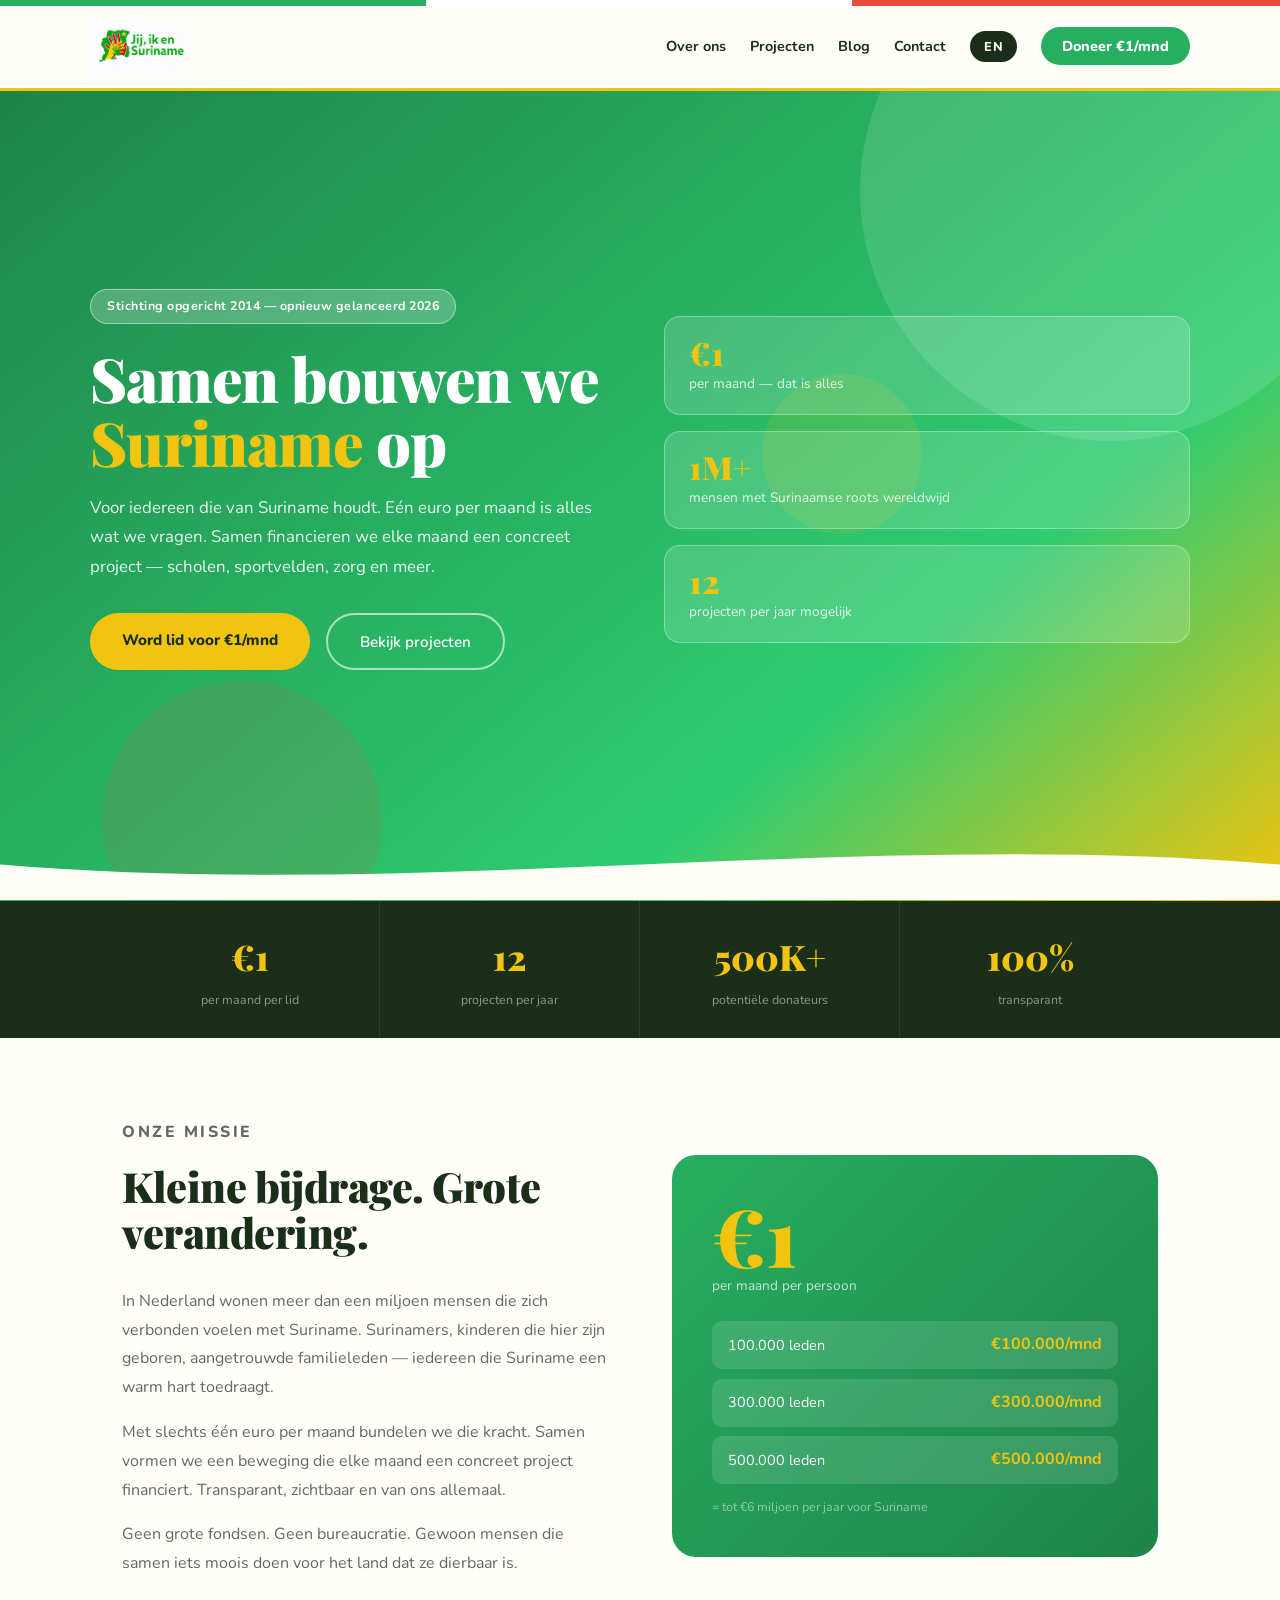
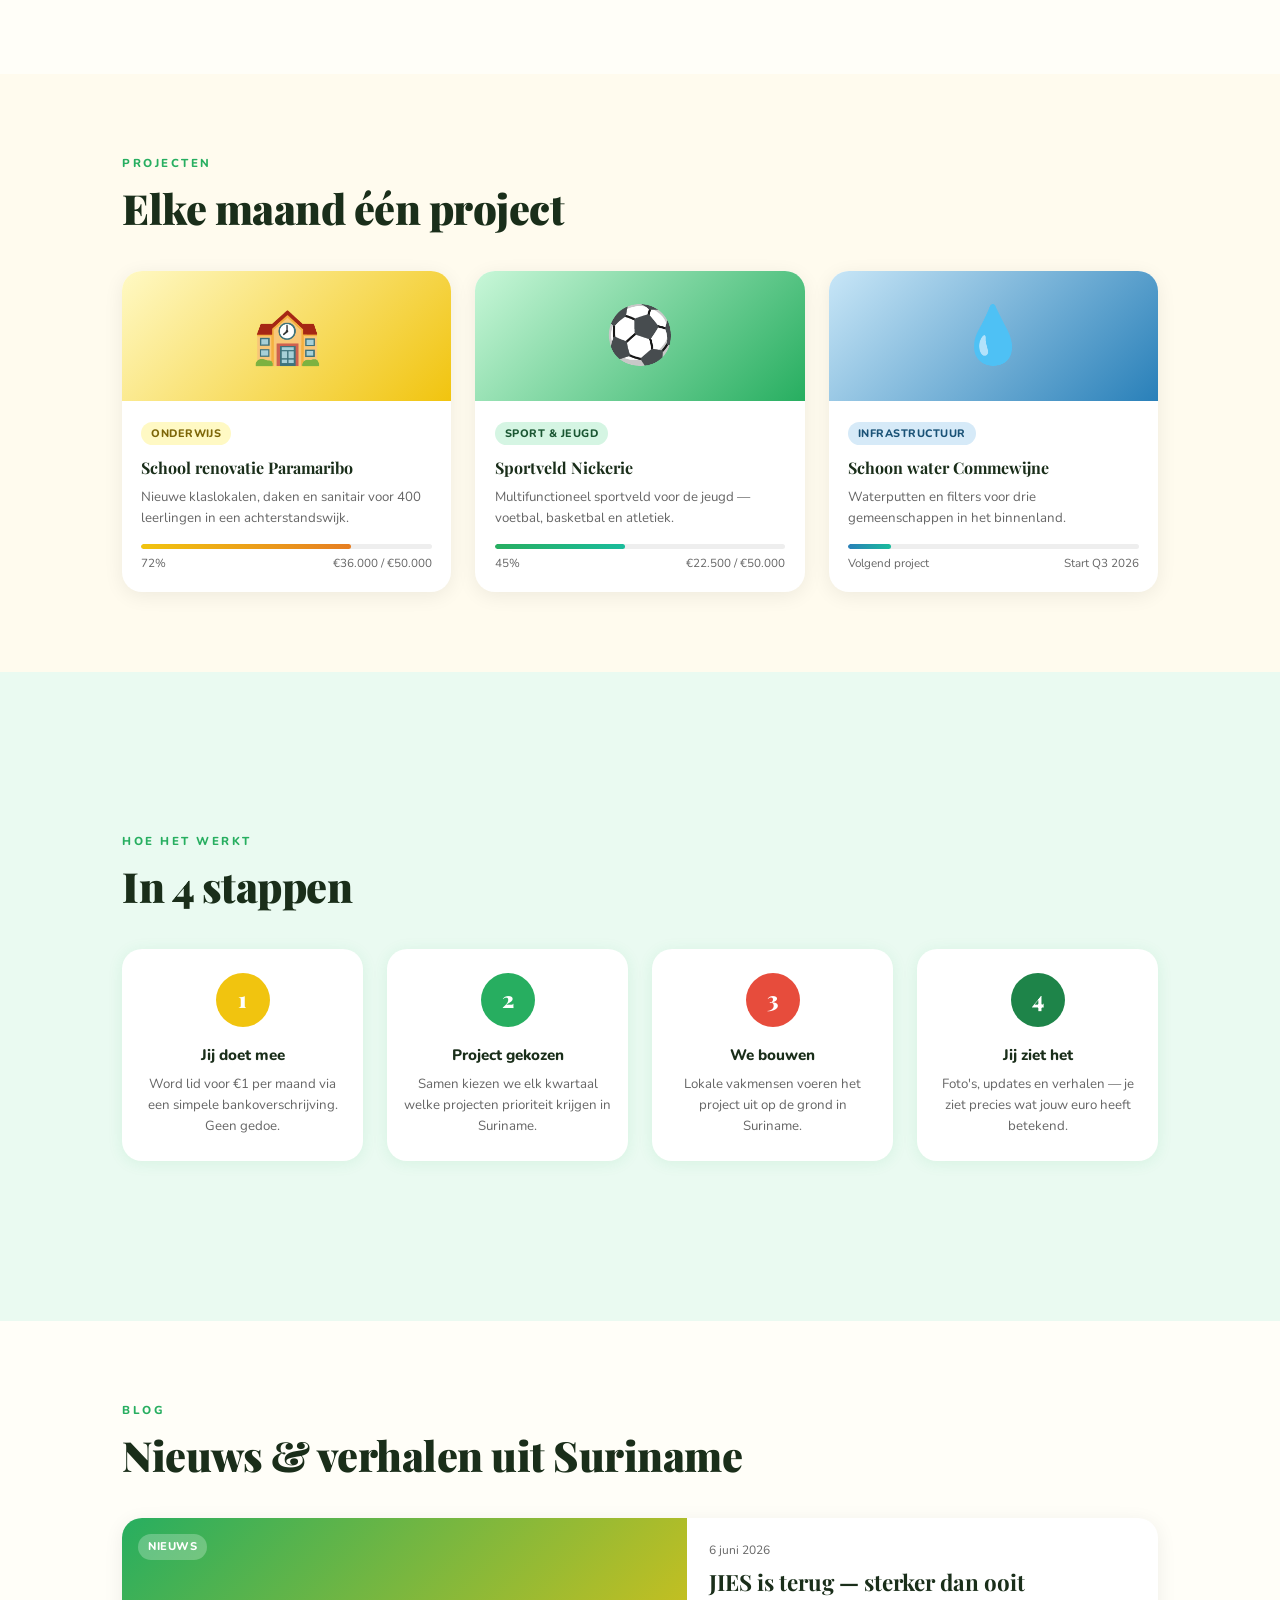
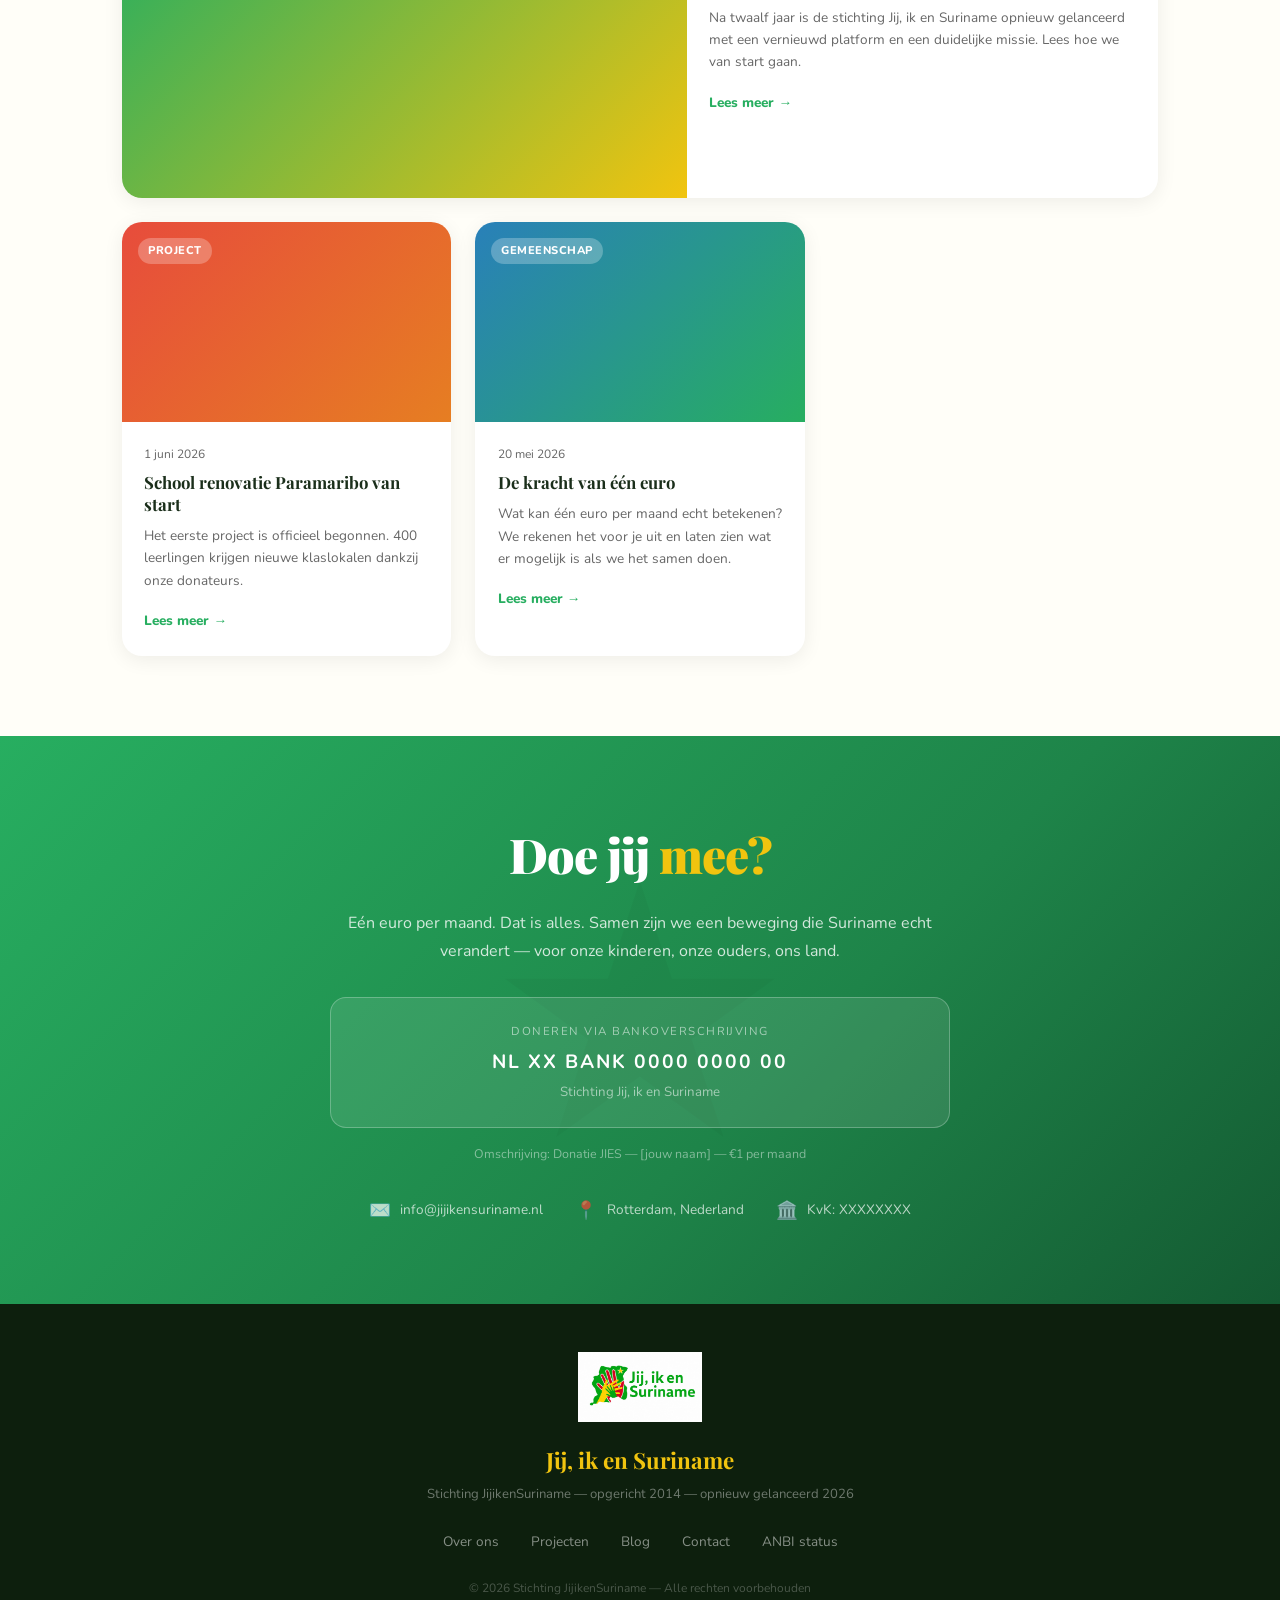
==== index.html @ 6891bb5c "Add files via upload" ====
<!DOCTYPE html>
<html lang="nl">
<head>
<meta charset="UTF-8">
<meta name="viewport" content="width=device-width, initial-scale=1.0">
<title>Jij, ik en Suriname — JIES</title>
<meta name="description" content="Samen bouwen we Suriname op. Eén euro per maand voor scholen, sportvelden en gemeenschapsprojecten in Suriname.">
<link rel="icon" href="images/logo.png">
<link href="https://fonts.googleapis.com/css2?family=Nunito:wght@400;600;700;800;900&family=Playfair+Display:wght@700;900&display=swap" rel="stylesheet">
<link rel="stylesheet" href="style.css">
</head>
<body>

<!-- VLAG BALK -->
<div class="vlag-balk"></div>

<!-- NAV -->
<nav id="navbar">
  <div class="nav-inner">
    <a href="index.html" class="nav-logo">
      <img src="images/logo.png" alt="Jij, ik en Suriname logo">
    </a>
    <ul class="nav-links">
      <li><a href="#missie" data-nl="Over ons" data-en="About us">Over ons</a></li>
      <li><a href="#projecten" data-nl="Projecten" data-en="Projects">Projecten</a></li>
      <li><a href="#blog" data-nl="Blog" data-en="Blog">Blog</a></li>
      <li><a href="#doneer" data-nl="Contact" data-en="Contact">Contact</a></li>
      <li>
        <button class="taal-knop" onclick="wisselTaal()" id="taal-btn">EN</button>
      </li>
      <li><a href="#doneer" class="nav-cta" data-nl="Doneer €1/mnd" data-en="Donate €1/mo">Doneer €1/mnd</a></li>
    </ul>
    <button class="hamburger" onclick="toggleMenu()" aria-label="Menu">&#9776;</button>
  </div>
  <div class="mobile-menu" id="mobile-menu">
    <a href="#missie" data-nl="Over ons" data-en="About us">Over ons</a>
    <a href="#projecten" data-nl="Projecten" data-en="Projects">Projecten</a>
    <a href="#blog" data-nl="Blog" data-en="Blog">Blog</a>
    <a href="#doneer" data-nl="Contact" data-en="Contact">Contact</a>
    <a href="#doneer" class="mobile-cta" data-nl="Doneer €1/mnd" data-en="Donate €1/mo">Doneer €1/mnd</a>
    <button class="taal-knop-mobile" onclick="wisselTaal()">🌐 NL / EN</button>
  </div>
</nav>

<!-- HERO -->
<section class="hero" id="home">
  <div class="hero-blob b1"></div>
  <div class="hero-blob b2"></div>
  <div class="hero-blob b3"></div>
  <div class="hero-inner">
    <div class="hero-left">
      <div class="hero-badge" data-nl="Stichting opgericht 2014 — opnieuw gelanceerd 2026" data-en="Foundation established 2014 — relaunched 2026">Stichting opgericht 2014 — opnieuw gelanceerd 2026</div>
      <h1 class="hero-title">
        <span data-nl="Samen bouwen we" data-en="Together we build">Samen bouwen we</span><br>
        <em data-nl="Suriname" data-en="Suriname">Suriname</em>
        <span data-nl="op" data-en="up">op</span>
      </h1>
      <p class="hero-sub" data-nl="Voor iedereen die van Suriname houdt. Eén euro per maand is alles wat we vragen. Samen financieren we elke maand een concreet project — scholen, sportvelden, zorg en meer." data-en="For everyone who loves Suriname. One euro per month is all we ask. Together we fund a concrete project every month — schools, sports fields, healthcare and more.">
        Voor iedereen die van Suriname houdt. Eén euro per maand is alles wat we vragen. Samen financieren we elke maand een concreet project — scholen, sportvelden, zorg en meer.
      </p>
      <div class="hero-btns">
        <a href="#doneer" class="btn-goud" data-nl="Word lid voor €1/mnd" data-en="Join for €1/month">Word lid voor €1/mnd</a>
        <a href="#projecten" class="btn-wit" data-nl="Bekijk projecten" data-en="See projects">Bekijk projecten</a>
      </div>
    </div>
    <div class="hero-right">
      <div class="hero-card">
        <div class="hero-card-num">€1</div>
        <div class="hero-card-lbl" data-nl="per maand — dat is alles" data-en="per month — that's all">per maand — dat is alles</div>
      </div>
      <div class="hero-card">
        <div class="hero-card-num">1M+</div>
        <div class="hero-card-lbl" data-nl="mensen met Surinaamse roots wereldwijd" data-en="people with Surinamese roots worldwide">mensen met Surinaamse roots wereldwijd</div>
      </div>
      <div class="hero-card">
        <div class="hero-card-num">12</div>
        <div class="hero-card-lbl" data-nl="projecten per jaar mogelijk" data-en="projects per year possible">projecten per jaar mogelijk</div>
      </div>
    </div>
  </div>
  <div class="hero-wave">
    <svg viewBox="0 0 1440 80" xmlns="http://www.w3.org/2000/svg"><path d="M0,40 C480,80 960,0 1440,40 L1440,80 L0,80 Z" fill="#FFFEF8"/></svg>
  </div>
</section>

<!-- STATS BAR -->
<div class="stats-bar">
  <div class="stat-blok">
    <div class="stat-n">€1</div>
    <div class="stat-l" data-nl="per maand per lid" data-en="per month per member">per maand per lid</div>
  </div>
  <div class="stat-blok">
    <div class="stat-n">12</div>
    <div class="stat-l" data-nl="projecten per jaar" data-en="projects per year">projecten per jaar</div>
  </div>
  <div class="stat-blok">
    <div class="stat-n">500K+</div>
    <div class="stat-l" data-nl="potentiële donateurs" data-en="potential donors">potentiële donateurs</div>
  </div>
  <div class="stat-blok">
    <div class="stat-n">100%</div>
    <div class="stat-l" data-nl="transparant" data-en="transparent">transparant</div>
  </div>
</div>

<!-- MISSIE -->
<section class="sectie" id="missie">
  <div class="twee-kolom">
    <div class="tekst">
      <p class="sectie-label" data-nl="Onze missie" data-en="Our mission">Onze missie</p>
      <h2 class="sectie-titel" data-nl="Kleine bijdrage. Grote verandering." data-en="Small contribution. Big change.">Kleine bijdrage. Grote verandering.</h2>
      <p data-nl="In Nederland wonen meer dan een miljoen mensen die zich verbonden voelen met Suriname. Surinamers, kinderen die hier zijn geboren, aangetrouwde familieleden — iedereen die Suriname een warm hart toedraagt." data-en="More than a million people in the Netherlands feel connected to Suriname. Surinamese people, children born here, family by marriage — everyone who holds Suriname dear.">
        In Nederland wonen meer dan een miljoen mensen die zich verbonden voelen met Suriname. Surinamers, kinderen die hier zijn geboren, aangetrouwde familieleden — iedereen die Suriname een warm hart toedraagt.
      </p>
      <p data-nl="Met slechts één euro per maand bundelen we die kracht. Samen vormen we een beweging die elke maand een concreet project financiert. Transparant, zichtbaar en van ons allemaal." data-en="With just one euro per month we bundle that power. Together we form a movement that funds a concrete project every month. Transparent, visible and belonging to all of us.">
        Met slechts één euro per maand bundelen we die kracht. Samen vormen we een beweging die elke maand een concreet project financiert. Transparant, zichtbaar en van ons allemaal.
      </p>
      <p data-nl="Geen grote fondsen. Geen bureaucratie. Gewoon mensen die samen iets moois doen voor het land dat ze dierbaar is." data-en="No big funds. No bureaucracy. Just people doing something beautiful together for the country they love.">
        Geen grote fondsen. Geen bureaucratie. Gewoon mensen die samen iets moois doen voor het land dat ze dierbaar is.
      </p>
    </div>
    <div class="euro-kaart">
      <div class="grote-euro">€1</div>
      <div class="euro-sub" data-nl="per maand per persoon" data-en="per month per person">per maand per persoon</div>
      <div class="impact-rij"><span data-nl="100.000 leden" data-en="100,000 members">100.000 leden</span><strong>€100.000/mnd</strong></div>
      <div class="impact-rij"><span data-nl="300.000 leden" data-en="300,000 members">300.000 leden</span><strong>€300.000/mnd</strong></div>
      <div class="impact-rij"><span data-nl="500.000 leden" data-en="500,000 members">500.000 leden</span><strong>€500.000/mnd</strong></div>
      <div class="euro-footer" data-nl="= tot €6 miljoen per jaar voor Suriname" data-en="= up to €6 million per year for Suriname">= tot €6 miljoen per jaar voor Suriname</div>
    </div>
  </div>
</section>

<!-- PROJECTEN -->
<section class="projecten-bg" id="projecten">
  <div class="sectie-inner">
    <p class="sectie-label" data-nl="Projecten" data-en="Projects">Projecten</p>
    <h2 class="sectie-titel" data-nl="Elke maand één project" data-en="One project every month">Elke maand één project</h2>
    <div class="projecten-grid">
      <div class="p-kaart">
        <div class="p-top school">🏫</div>
        <div class="p-bod">
          <span class="p-tag school" data-nl="Onderwijs" data-en="Education">Onderwijs</span>
          <div class="p-naam" data-nl="School renovatie Paramaribo" data-en="School renovation Paramaribo">School renovatie Paramaribo</div>
          <div class="p-oms" data-nl="Nieuwe klaslokalen, daken en sanitair voor 400 leerlingen in een achterstandswijk." data-en="New classrooms, roofs and sanitation for 400 pupils in a disadvantaged neighbourhood.">Nieuwe klaslokalen, daken en sanitair voor 400 leerlingen in een achterstandswijk.</div>
          <div class="balk-wrap"><div class="balk school" style="width:72%"></div></div>
          <div class="p-meta"><span>72%</span><span>€36.000 / €50.000</span></div>
        </div>
      </div>
      <div class="p-kaart">
        <div class="p-top sport">⚽</div>
        <div class="p-bod">
          <span class="p-tag sport" data-nl="Sport & jeugd" data-en="Sport & youth">Sport & jeugd</span>
          <div class="p-naam" data-nl="Sportveld Nickerie" data-en="Sports field Nickerie">Sportveld Nickerie</div>
          <div class="p-oms" data-nl="Multifunctioneel sportveld voor de jeugd — voetbal, basketbal en atletiek." data-en="Multifunctional sports field for youth — football, basketball and athletics.">Multifunctioneel sportveld voor de jeugd — voetbal, basketbal en atletiek.</div>
          <div class="balk-wrap"><div class="balk sport" style="width:45%"></div></div>
          <div class="p-meta"><span>45%</span><span>€22.500 / €50.000</span></div>
        </div>
      </div>
      <div class="p-kaart">
        <div class="p-top water">💧</div>
        <div class="p-bod">
          <span class="p-tag water" data-nl="Infrastructuur" data-en="Infrastructure">Infrastructuur</span>
          <div class="p-naam" data-nl="Schoon water Commewijne" data-en="Clean water Commewijne">Schoon water Commewijne</div>
          <div class="p-oms" data-nl="Waterputten en filters voor drie gemeenschappen in het binnenland." data-en="Wells and filters for three communities in the interior.">Waterputten en filters voor drie gemeenschappen in het binnenland.</div>
          <div class="balk-wrap"><div class="balk water" style="width:15%"></div></div>
          <div class="p-meta"><span data-nl="Volgend project" data-en="Next project">Volgend project</span><span data-nl="Start Q3 2026" data-en="Starting Q3 2026">Start Q3 2026</span></div>
        </div>
      </div>
    </div>
  </div>
</section>

<!-- HOE HET WERKT -->
<section class="stappen-bg">
  <div class="sectie-inner">
    <p class="sectie-label" data-nl="Hoe het werkt" data-en="How it works">Hoe het werkt</p>
    <h2 class="sectie-titel" data-nl="In 4 stappen" data-en="In 4 steps">In 4 stappen</h2>
    <div class="stappen-grid">
      <div class="stap">
        <div class="stap-num s1">1</div>
        <div class="stap-titel" data-nl="Jij doet mee" data-en="You join">Jij doet mee</div>
        <div class="stap-oms" data-nl="Word lid voor €1 per maand via een simpele bankoverschrijving. Geen gedoe." data-en="Join for €1 per month via a simple bank transfer. No hassle.">Word lid voor €1 per maand via een simpele bankoverschrijving. Geen gedoe.</div>
      </div>
      <div class="stap">
        <div class="stap-num s2">2</div>
        <div class="stap-titel" data-nl="Project gekozen" data-en="Project chosen">Project gekozen</div>
        <div class="stap-oms" data-nl="Samen kiezen we elk kwartaal welke projecten prioriteit krijgen in Suriname." data-en="Together we choose each quarter which projects get priority in Suriname.">Samen kiezen we elk kwartaal welke projecten prioriteit krijgen in Suriname.</div>
      </div>
      <div class="stap">
        <div class="stap-num s3">3</div>
        <div class="stap-titel" data-nl="We bouwen" data-en="We build">We bouwen</div>
        <div class="stap-oms" data-nl="Lokale vakmensen voeren het project uit op de grond in Suriname." data-en="Local professionals carry out the project on the ground in Suriname.">Lokale vakmensen voeren het project uit op de grond in Suriname.</div>
      </div>
      <div class="stap">
        <div class="stap-num s4">4</div>
        <div class="stap-titel" data-nl="Jij ziet het" data-en="You see it">Jij ziet het</div>
        <div class="stap-oms" data-nl="Foto's, updates en verhalen — je ziet precies wat jouw euro heeft betekend." data-en="Photos, updates and stories — you see exactly what your euro achieved.">Foto's, updates en verhalen — je ziet precies wat jouw euro heeft betekend.</div>
      </div>
    </div>
  </div>
</section>

<!-- BLOG -->
<section class="sectie" id="blog">
  <p class="sectie-label" data-nl="Blog" data-en="Blog">Blog</p>
  <h2 class="sectie-titel" data-nl="Nieuws & verhalen uit Suriname" data-en="News & stories from Suriname">Nieuws & verhalen uit Suriname</h2>
  <div class="blog-grid">
    <article class="blog-kaart featured">
      <div class="blog-img blog-img-1">
        <span class="blog-categorie" data-nl="Nieuws" data-en="News">Nieuws</span>
      </div>
      <div class="blog-bod">
        <div class="blog-datum">6 juni 2026</div>
        <h3 class="blog-titel" data-nl="JIES is terug — sterker dan ooit" data-en="JIES is back — stronger than ever">JIES is terug — sterker dan ooit</h3>
        <p class="blog-oms" data-nl="Na twaalf jaar is de stichting Jij, ik en Suriname opnieuw gelanceerd met een vernieuwd platform en een duidelijke missie. Lees hoe we van start gaan." data-en="After twelve years, the foundation Jij, ik en Suriname has relaunched with a renewed platform and a clear mission. Read how we're getting started.">Na twaalf jaar is de stichting Jij, ik en Suriname opnieuw gelanceerd met een vernieuwd platform en een duidelijke missie. Lees hoe we van start gaan.</p>
        <a href="#" class="blog-lees" data-nl="Lees meer →" data-en="Read more →">Lees meer →</a>
      </div>
    </article>
    <article class="blog-kaart">
      <div class="blog-img blog-img-2">
        <span class="blog-categorie" data-nl="Project" data-en="Project">Project</span>
      </div>
      <div class="blog-bod">
        <div class="blog-datum">1 juni 2026</div>
        <h3 class="blog-titel" data-nl="School renovatie Paramaribo van start" data-en="School renovation Paramaribo underway">School renovatie Paramaribo van start</h3>
        <p class="blog-oms" data-nl="Het eerste project is officieel begonnen. 400 leerlingen krijgen nieuwe klaslokalen dankzij onze donateurs." data-en="The first project has officially started. 400 pupils will get new classrooms thanks to our donors.">Het eerste project is officieel begonnen. 400 leerlingen krijgen nieuwe klaslokalen dankzij onze donateurs.</p>
        <a href="#" class="blog-lees" data-nl="Lees meer →" data-en="Read more →">Lees meer →</a>
      </div>
    </article>
    <article class="blog-kaart">
      <div class="blog-img blog-img-3">
        <span class="blog-categorie" data-nl="Gemeenschap" data-en="Community">Gemeenschap</span>
      </div>
      <div class="blog-bod">
        <div class="blog-datum">20 mei 2026</div>
        <h3 class="blog-titel" data-nl="De kracht van één euro" data-en="The power of one euro">De kracht van één euro</h3>
        <p class="blog-oms" data-nl="Wat kan één euro per maand echt betekenen? We rekenen het voor je uit en laten zien wat er mogelijk is als we het samen doen." data-en="What can one euro per month really mean? We calculate it for you and show what's possible when we do it together.">Wat kan één euro per maand echt betekenen? We rekenen het voor je uit en laten zien wat er mogelijk is als we het samen doen.</p>
        <a href="#" class="blog-lees" data-nl="Lees meer →" data-en="Read more →">Lees meer →</a>
      </div>
    </article>
  </div>
</section>

<!-- DONEER -->
<section class="doneer-bg" id="doneer">
  <div class="doneer-inner">
    <h2 class="doneer-titel">
      <span data-nl="Doe jij" data-en="Will you">Doe jij</span>
      <em data-nl="mee?" data-en="join?">mee?</em>
    </h2>
    <p class="doneer-sub" data-nl="Eén euro per maand. Dat is alles. Samen zijn we een beweging die Suriname echt verandert — voor onze kinderen, onze ouders, ons land." data-en="One euro per month. That's all. Together we are a movement that truly changes Suriname — for our children, our parents, our country.">
      Eén euro per maand. Dat is alles. Samen zijn we een beweging die Suriname echt verandert — voor onze kinderen, onze ouders, ons land.
    </p>
    <div class="iban-vak">
      <div class="iban-lbl" data-nl="Doneren via bankoverschrijving" data-en="Donate via bank transfer">Doneren via bankoverschrijving</div>
      <div class="iban-num">NL XX BANK 0000 0000 00</div>
      <div class="iban-naam">Stichting Jij, ik en Suriname</div>
    </div>
    <p class="doneer-noot" data-nl="Omschrijving: Donatie JIES — [jouw naam] — €1 per maand" data-en="Description: Donation JIES — [your name] — €1 per month">Omschrijving: Donatie JIES — [jouw naam] — €1 per maand</p>
    <div class="contact-grid">
      <div class="contact-item">
        <div class="contact-icon">✉️</div>
        <div class="contact-tekst">info@jijikensuriname.nl</div>
      </div>
      <div class="contact-item">
        <div class="contact-icon">📍</div>
        <div class="contact-tekst" data-nl="Rotterdam, Nederland" data-en="Rotterdam, Netherlands">Rotterdam, Nederland</div>
      </div>
      <div class="contact-item">
        <div class="contact-icon">🏛️</div>
        <div class="contact-tekst" data-nl="KvK: XXXXXXXX" data-en="CoC: XXXXXXXX">KvK: XXXXXXXX</div>
      </div>
    </div>
  </div>
</section>

<!-- FOOTER -->
<footer>
  <div class="footer-inner">
    <img src="images/logo.png" alt="JIES logo" class="footer-logo">
    <div class="footer-naam">Jij, ik en Suriname</div>
    <div class="footer-tag" data-nl="Stichting JijikenSuriname — opgericht 2014 — opnieuw gelanceerd 2026" data-en="Foundation JijikenSuriname — established 2014 — relaunched 2026">Stichting JijikenSuriname — opgericht 2014 — opnieuw gelanceerd 2026</div>
    <ul class="footer-links">
      <li><a href="#missie" data-nl="Over ons" data-en="About us">Over ons</a></li>
      <li><a href="#projecten" data-nl="Projecten" data-en="Projects">Projecten</a></li>
      <li><a href="#blog" data-nl="Blog" data-en="Blog">Blog</a></li>
      <li><a href="#doneer" data-nl="Contact" data-en="Contact">Contact</a></li>
      <li><a href="#" data-nl="ANBI status" data-en="ANBI status">ANBI status</a></li>
    </ul>
    <div class="footer-copy" data-nl="© 2026 Stichting JijikenSuriname — Alle rechten voorbehouden" data-en="© 2026 Foundation JijikenSuriname — All rights reserved">© 2026 Stichting JijikenSuriname — Alle rechten voorbehouden</div>
  </div>
</footer>
<div class="vlag-balk"></div>

<script src="script.js"></script>
</body>
</html>
---- style.css ----
/* ===== RESET & BASE ===== */
*, *::before, *::after { margin: 0; padding: 0; box-sizing: border-box; }

:root {
  --groen: #27AE60;
  --groen-dark: #1e8449;
  --groen-light: #eafaf1;
  --rood: #E74C3C;
  --goud: #F1C40F;
  --goud-dark: #d4ac0d;
  --wit: #FFFEF8;
  --donker: #1a2e1a;
  --grijs: #666;
  --licht-grijs: #f8f8f2;
}

html { scroll-behavior: smooth; }

body {
  font-family: 'Nunito', sans-serif;
  background: var(--wit);
  color: var(--donker);
  overflow-x: hidden;
  line-height: 1.6;
}

/* ===== VLAG BALK ===== */
.vlag-balk {
  height: 6px;
  background: linear-gradient(90deg, #27AE60 33.3%, #fff 33.3%, #fff 66.6%, #E74C3C 66.6%);
}

/* ===== NAV ===== */
nav {
  background: rgba(255, 254, 248, 0.97);
  border-bottom: 3px solid var(--goud);
  padding: 0.8rem 2rem;
  position: sticky;
  top: 0;
  z-index: 1000;
  backdrop-filter: blur(12px);
}

.nav-inner {
  max-width: 1100px;
  margin: 0 auto;
  display: flex;
  align-items: center;
  justify-content: space-between;
  gap: 1rem;
}

.nav-logo img {
  height: 56px;
  display: block;
}

.nav-links {
  display: flex;
  align-items: center;
  gap: 1.5rem;
  list-style: none;
}

.nav-links a {
  text-decoration: none;
  color: var(--donker);
  font-weight: 700;
  font-size: 0.9rem;
  transition: color 0.2s;
}

.nav-links a:hover { color: var(--groen); }

.nav-cta {
  background: var(--groen) !important;
  color: #fff !important;
  padding: 0.55rem 1.3rem;
  border-radius: 50px;
  font-weight: 800 !important;
  transition: background 0.2s !important;
}

.nav-cta:hover { background: var(--groen-dark) !important; }

.taal-knop {
  background: var(--donker);
  color: #fff;
  border: none;
  padding: 0.4rem 0.9rem;
  border-radius: 50px;
  font-size: 0.8rem;
  font-weight: 800;
  cursor: pointer;
  font-family: 'Nunito', sans-serif;
  transition: background 0.2s;
  letter-spacing: 0.5px;
}

.taal-knop:hover { background: var(--groen); }

.hamburger {
  display: none;
  background: none;
  border: none;
  font-size: 1.6rem;
  cursor: pointer;
  color: var(--donker);
}

.mobile-menu {
  display: none;
  flex-direction: column;
  gap: 0.5rem;
  padding: 1rem 0 0.5rem;
  max-width: 1100px;
  margin: 0 auto;
}

.mobile-menu.open { display: flex; }

.mobile-menu a {
  text-decoration: none;
  color: var(--donker);
  font-weight: 700;
  padding: 0.5rem 0;
  border-bottom: 1px solid rgba(0,0,0,0.06);
}

.mobile-cta {
  background: var(--groen);
  color: #fff !important;
  padding: 0.7rem 1rem !important;
  border-radius: 10px;
  text-align: center;
  border-bottom: none !important;
}

.taal-knop-mobile {
  background: var(--donker);
  color: #fff;
  border: none;
  padding: 0.6rem 1rem;
  border-radius: 10px;
  font-size: 0.85rem;
  font-weight: 700;
  cursor: pointer;
  font-family: 'Nunito', sans-serif;
  text-align: center;
}

/* ===== HERO ===== */
.hero {
  background: linear-gradient(140deg, #1e8449 0%, #27AE60 40%, #2ecc71 70%, #F1C40F 100%);
  min-height: 90vh;
  display: flex;
  align-items: center;
  position: relative;
  overflow: hidden;
  padding: 5rem 2rem 7rem;
}

.hero-blob {
  position: absolute;
  border-radius: 50%;
  opacity: 0.12;
  pointer-events: none;
}

.b1 { width: 500px; height: 500px; background: #fff; top: -150px; right: -80px; }
.b2 { width: 280px; height: 280px; background: #E74C3C; bottom: -60px; left: 8%; }
.b3 { width: 160px; height: 160px; background: #F1C40F; top: 35%; right: 28%; }

.hero-inner {
  position: relative;
  z-index: 2;
  max-width: 1100px;
  margin: 0 auto;
  display: grid;
  grid-template-columns: 1fr 1fr;
  gap: 3rem;
  align-items: center;
  width: 100%;
}

.hero-badge {
  display: inline-block;
  background: rgba(255,255,255,0.22);
  border: 1px solid rgba(255,255,255,0.45);
  color: #fff;
  padding: 0.4rem 1rem;
  border-radius: 50px;
  font-size: 0.78rem;
  font-weight: 700;
  letter-spacing: 0.5px;
  margin-bottom: 1.4rem;
}

.hero-title {
  font-family: 'Playfair Display', serif;
  font-size: clamp(2.4rem, 5vw, 3.8rem);
  font-weight: 900;
  color: #fff;
  line-height: 1.05;
  letter-spacing: -1px;
  margin-bottom: 1.2rem;
}

.hero-title em {
  font-style: normal;
  color: var(--goud);
}

.hero-sub {
  font-size: 1.05rem;
  color: rgba(255,255,255,0.9);
  line-height: 1.75;
  margin-bottom: 2rem;
}

.hero-btns { display: flex; gap: 1rem; flex-wrap: wrap; }

.btn-goud {
  background: var(--goud);
  color: var(--donker);
  padding: 0.9rem 2rem;
  border-radius: 50px;
  font-weight: 800;
  font-size: 0.95rem;
  text-decoration: none;
  transition: all 0.2s;
  display: inline-block;
}

.btn-goud:hover { background: var(--goud-dark); transform: translateY(-2px); }

.btn-wit {
  background: transparent;
  color: #fff;
  padding: 0.9rem 2rem;
  border-radius: 50px;
  font-weight: 600;
  font-size: 0.95rem;
  text-decoration: none;
  border: 2px solid rgba(255,255,255,0.6);
  transition: all 0.2s;
  display: inline-block;
}

.btn-wit:hover { border-color: #fff; background: rgba(255,255,255,0.12); }

.hero-right { display: flex; flex-direction: column; gap: 1rem; }

.hero-card {
  background: rgba(255,255,255,0.15);
  border: 1px solid rgba(255,255,255,0.3);
  border-radius: 16px;
  padding: 1.2rem 1.5rem;
  color: #fff;
}

.hero-card-num {
  font-family: 'Playfair Display', serif;
  font-size: 2rem;
  font-weight: 900;
  color: var(--goud);
  line-height: 1;
}

.hero-card-lbl { font-size: 0.85rem; opacity: 0.85; margin-top: 4px; }

.hero-wave { position: absolute; bottom: 0; left: 0; right: 0; line-height: 0; }

/* ===== STATS BAR ===== */
.stats-bar {
  background: var(--donker);
  display: flex;
  justify-content: center;
  flex-wrap: wrap;
}

.stat-blok {
  flex: 1;
  min-width: 160px;
  max-width: 260px;
  padding: 1.8rem 2rem;
  text-align: center;
  border-right: 1px solid rgba(255,255,255,0.08);
}

.stat-blok:last-child { border: none; }

.stat-n {
  font-family: 'Playfair Display', serif;
  font-size: 2.2rem;
  font-weight: 900;
  color: var(--goud);
}

.stat-l { font-size: 0.78rem; color: rgba(255,255,255,0.5); margin-top: 4px; }

/* ===== SECTIONS ===== */
.sectie {
  padding: 5rem 2rem;
  max-width: 1100px;
  margin: 0 auto;
}

.sectie-inner {
  padding: 5rem 2rem;
  max-width: 1100px;
  margin: 0 auto;
}

.sectie-label {
  font-size: 0.72rem;
  letter-spacing: 2.5px;
  text-transform: uppercase;
  color: var(--groen);
  font-weight: 800;
  margin-bottom: 0.8rem;
  display: block;
}

.sectie-titel {
  font-family: 'Playfair Display', serif;
  font-size: clamp(1.8rem, 3.5vw, 2.6rem);
  font-weight: 900;
  line-height: 1.1;
  letter-spacing: -0.5px;
  margin-bottom: 2rem;
  color: var(--donker);
}

/* ===== MISSIE ===== */
.twee-kolom {
  display: grid;
  grid-template-columns: 1fr 1fr;
  gap: 4rem;
  align-items: center;
}

.tekst p {
  color: var(--grijs);
  line-height: 1.8;
  font-size: 1rem;
  margin-bottom: 1rem;
}

.euro-kaart {
  background: linear-gradient(135deg, var(--groen) 0%, var(--groen-dark) 100%);
  border-radius: 24px;
  padding: 2.5rem;
  color: #fff;
}

.grote-euro {
  font-family: 'Playfair Display', serif;
  font-size: 5rem;
  font-weight: 900;
  color: var(--goud);
  line-height: 1;
}

.euro-sub { font-size: 0.85rem; opacity: 0.75; margin-bottom: 1.5rem; }

.impact-rij {
  display: flex;
  justify-content: space-between;
  align-items: center;
  background: rgba(255,255,255,0.12);
  border-radius: 10px;
  padding: 0.7rem 1rem;
  font-size: 0.9rem;
  margin-bottom: 0.6rem;
}

.impact-rij strong { color: var(--goud); font-size: 1rem; }
.euro-footer { font-size: 0.78rem; opacity: 0.5; margin-top: 0.8rem; }

/* ===== PROJECTEN ===== */
.projecten-bg {
  background: #FFFBEE;
}

.projecten-grid {
  display: grid;
  grid-template-columns: repeat(3, 1fr);
  gap: 1.5rem;
  margin-top: 2.5rem;
}

.p-kaart {
  background: #fff;
  border-radius: 20px;
  overflow: hidden;
  box-shadow: 0 4px 20px rgba(0,0,0,0.07);
  transition: transform 0.2s;
}

.p-kaart:hover { transform: translateY(-5px); }

.p-top {
  height: 130px;
  display: flex;
  align-items: center;
  justify-content: center;
  font-size: 3.5rem;
}

.p-top.school { background: linear-gradient(135deg, #FFF9C4, #F1C40F); }
.p-top.sport { background: linear-gradient(135deg, #C8F7D8, #27AE60); }
.p-top.water { background: linear-gradient(135deg, #C8E6F7, #2980B9); }

.p-bod { padding: 1.2rem; }

.p-tag {
  display: inline-block;
  font-size: 0.68rem;
  font-weight: 800;
  padding: 3px 10px;
  border-radius: 50px;
  letter-spacing: 0.5px;
  text-transform: uppercase;
  margin-bottom: 0.6rem;
}

.p-tag.school { background: #FFF9C4; color: #7D6608; }
.p-tag.sport { background: #D5F5E3; color: #1A5632; }
.p-tag.water { background: #D6EAF8; color: #1A5276; }

.p-naam {
  font-family: 'Playfair Display', serif;
  font-size: 1rem;
  font-weight: 700;
  margin-bottom: 0.4rem;
  color: var(--donker);
}

.p-oms { font-size: 0.83rem; color: var(--grijs); line-height: 1.6; }

.balk-wrap {
  margin-top: 0.9rem;
  background: #eee;
  border-radius: 50px;
  height: 5px;
  overflow: hidden;
}

.balk { height: 100%; border-radius: 50px; }
.balk.school { background: linear-gradient(90deg, #F1C40F, #E67E22); }
.balk.sport { background: linear-gradient(90deg, #27AE60, #1ABC9C); }
.balk.water { background: linear-gradient(90deg, #2980B9, #1ABC9C); }

.p-meta {
  display: flex;
  justify-content: space-between;
  font-size: 0.73rem;
  color: var(--grijs);
  margin-top: 5px;
}

/* ===== STAPPEN ===== */
.stappen-bg { background: var(--groen-light); padding: 5rem 2rem; }

.stappen-grid {
  display: grid;
  grid-template-columns: repeat(4, 1fr);
  gap: 1.5rem;
  margin-top: 2.5rem;
}

.stap {
  text-align: center;
  padding: 1.5rem 1rem;
  background: #fff;
  border-radius: 20px;
  box-shadow: 0 2px 15px rgba(39,174,96,0.1);
}

.stap-num {
  width: 54px;
  height: 54px;
  border-radius: 50%;
  display: flex;
  align-items: center;
  justify-content: center;
  font-family: 'Playfair Display', serif;
  font-size: 1.4rem;
  font-weight: 900;
  color: #fff;
  margin: 0 auto 1rem;
}

.s1 { background: var(--goud); }
.s2 { background: var(--groen); }
.s3 { background: var(--rood); }
.s4 { background: var(--groen-dark); }

.stap-titel { font-weight: 800; font-size: 0.95rem; margin-bottom: 0.4rem; }
.stap-oms { font-size: 0.83rem; color: var(--grijs); line-height: 1.6; }

/* ===== BLOG ===== */
.blog-grid {
  display: grid;
  grid-template-columns: 1fr 1fr 1fr;
  gap: 1.5rem;
  margin-top: 2.5rem;
}

.blog-kaart {
  background: #fff;
  border-radius: 20px;
  overflow: hidden;
  box-shadow: 0 4px 20px rgba(0,0,0,0.07);
  transition: transform 0.2s;
}

.blog-kaart:hover { transform: translateY(-4px); }

.blog-kaart.featured {
  grid-column: 1 / -1;
  display: grid;
  grid-template-columns: 1.2fr 1fr;
}

.blog-img {
  height: 200px;
  position: relative;
  display: flex;
  align-items: flex-start;
  padding: 1rem;
}

.blog-kaart.featured .blog-img { height: auto; min-height: 280px; }

.blog-img-1 { background: linear-gradient(135deg, #27AE60, #F1C40F); }
.blog-img-2 { background: linear-gradient(135deg, #E74C3C, #E67E22); }
.blog-img-3 { background: linear-gradient(135deg, #2980B9, #27AE60); }

.blog-categorie {
  background: rgba(255,255,255,0.25);
  color: #fff;
  font-size: 0.7rem;
  font-weight: 800;
  padding: 4px 10px;
  border-radius: 50px;
  letter-spacing: 0.5px;
  text-transform: uppercase;
}

.blog-bod { padding: 1.4rem; }
.blog-datum { font-size: 0.75rem; color: var(--grijs); margin-bottom: 0.5rem; }

.blog-titel {
  font-family: 'Playfair Display', serif;
  font-size: 1.05rem;
  font-weight: 700;
  margin-bottom: 0.6rem;
  color: var(--donker);
  line-height: 1.3;
}

.blog-kaart.featured .blog-titel { font-size: 1.4rem; }

.blog-oms { font-size: 0.85rem; color: var(--grijs); line-height: 1.65; margin-bottom: 1rem; }

.blog-lees {
  color: var(--groen);
  font-weight: 800;
  font-size: 0.85rem;
  text-decoration: none;
  transition: color 0.2s;
}

.blog-lees:hover { color: var(--groen-dark); }

/* ===== DONEER ===== */
.doneer-bg {
  background: linear-gradient(135deg, var(--groen) 0%, var(--groen-dark) 60%, #145a32 100%);
  padding: 5rem 2rem;
  text-align: center;
  position: relative;
  overflow: hidden;
}

.doneer-bg::before {
  content: '★';
  position: absolute;
  font-size: 22rem;
  opacity: 0.04;
  top: 50%;
  left: 50%;
  transform: translate(-50%, -50%);
  pointer-events: none;
}

.doneer-inner { position: relative; z-index: 2; max-width: 620px; margin: 0 auto; }

.doneer-titel {
  font-family: 'Playfair Display', serif;
  font-size: clamp(2rem, 4vw, 3rem);
  font-weight: 900;
  color: #fff;
  letter-spacing: -1px;
  margin-bottom: 1rem;
}

.doneer-titel em { font-style: normal; color: var(--goud); }
.doneer-sub { font-size: 1rem; color: rgba(255,255,255,0.8); line-height: 1.75; margin-bottom: 2rem; }

.iban-vak {
  background: rgba(255,255,255,0.1);
  border: 1px solid rgba(255,255,255,0.25);
  border-radius: 16px;
  padding: 1.5rem 2rem;
  margin-bottom: 1rem;
}

.iban-lbl { font-size: 0.72rem; letter-spacing: 1.5px; text-transform: uppercase; color: rgba(255,255,255,0.55); margin-bottom: 0.4rem; }
.iban-num { font-size: 1.2rem; font-weight: 700; color: #fff; letter-spacing: 2px; }
.iban-naam { font-size: 0.83rem; color: rgba(255,255,255,0.55); margin-top: 4px; }
.doneer-noot { font-size: 0.78rem; color: rgba(255,255,255,0.45); margin-bottom: 2rem; }

.contact-grid {
  display: flex;
  justify-content: center;
  gap: 2rem;
  flex-wrap: wrap;
  margin-top: 1.5rem;
}

.contact-item { display: flex; align-items: center; gap: 0.6rem; color: rgba(255,255,255,0.7); font-size: 0.85rem; }
.contact-icon { font-size: 1.1rem; }

/* ===== FOOTER ===== */
footer {
  background: #0d1f0d;
  color: #fff;
  padding: 3rem 2rem;
  text-align: center;
}

.footer-inner { max-width: 800px; margin: 0 auto; }
.footer-logo { height: 70px; margin-bottom: 0.8rem; }
.footer-naam { font-family: 'Playfair Display', serif; font-size: 1.4rem; font-weight: 700; color: var(--goud); margin-bottom: 0.3rem; }
.footer-tag { font-size: 0.82rem; color: rgba(255,255,255,0.4); margin-bottom: 1.5rem; }

.footer-links {
  display: flex;
  justify-content: center;
  gap: 2rem;
  list-style: none;
  margin-bottom: 1.5rem;
  flex-wrap: wrap;
}

.footer-links a { color: rgba(255,255,255,0.5); text-decoration: none; font-size: 0.85rem; transition: color 0.2s; }
.footer-links a:hover { color: var(--goud); }
.footer-copy { font-size: 0.75rem; color: rgba(255,255,255,0.25); }

/* ===== RESPONSIVE ===== */
@media (max-width: 900px) {
  .hero-inner { grid-template-columns: 1fr; }
  .hero-right { display: grid; grid-template-columns: repeat(3, 1fr); }
  .twee-kolom { grid-template-columns: 1fr; }
  .projecten-grid { grid-template-columns: 1fr 1fr; }
  .stappen-grid { grid-template-columns: 1fr 1fr; }
  .blog-grid { grid-template-columns: 1fr; }
  .blog-kaart.featured { grid-column: auto; grid-template-columns: 1fr; }
}

@media (max-width: 600px) {
  .nav-links { display: none; }
  .hamburger { display: block; }
  .hero-right { grid-template-columns: 1fr; }
  .projecten-grid { grid-template-columns: 1fr; }
  .stappen-grid { grid-template-columns: 1fr; }
  .stats-bar { flex-direction: column; }
  .stat-blok { border-right: none; border-bottom: 1px solid rgba(255,255,255,0.08); max-width: 100%; }
  .contact-grid { flex-direction: column; align-items: center; }
}
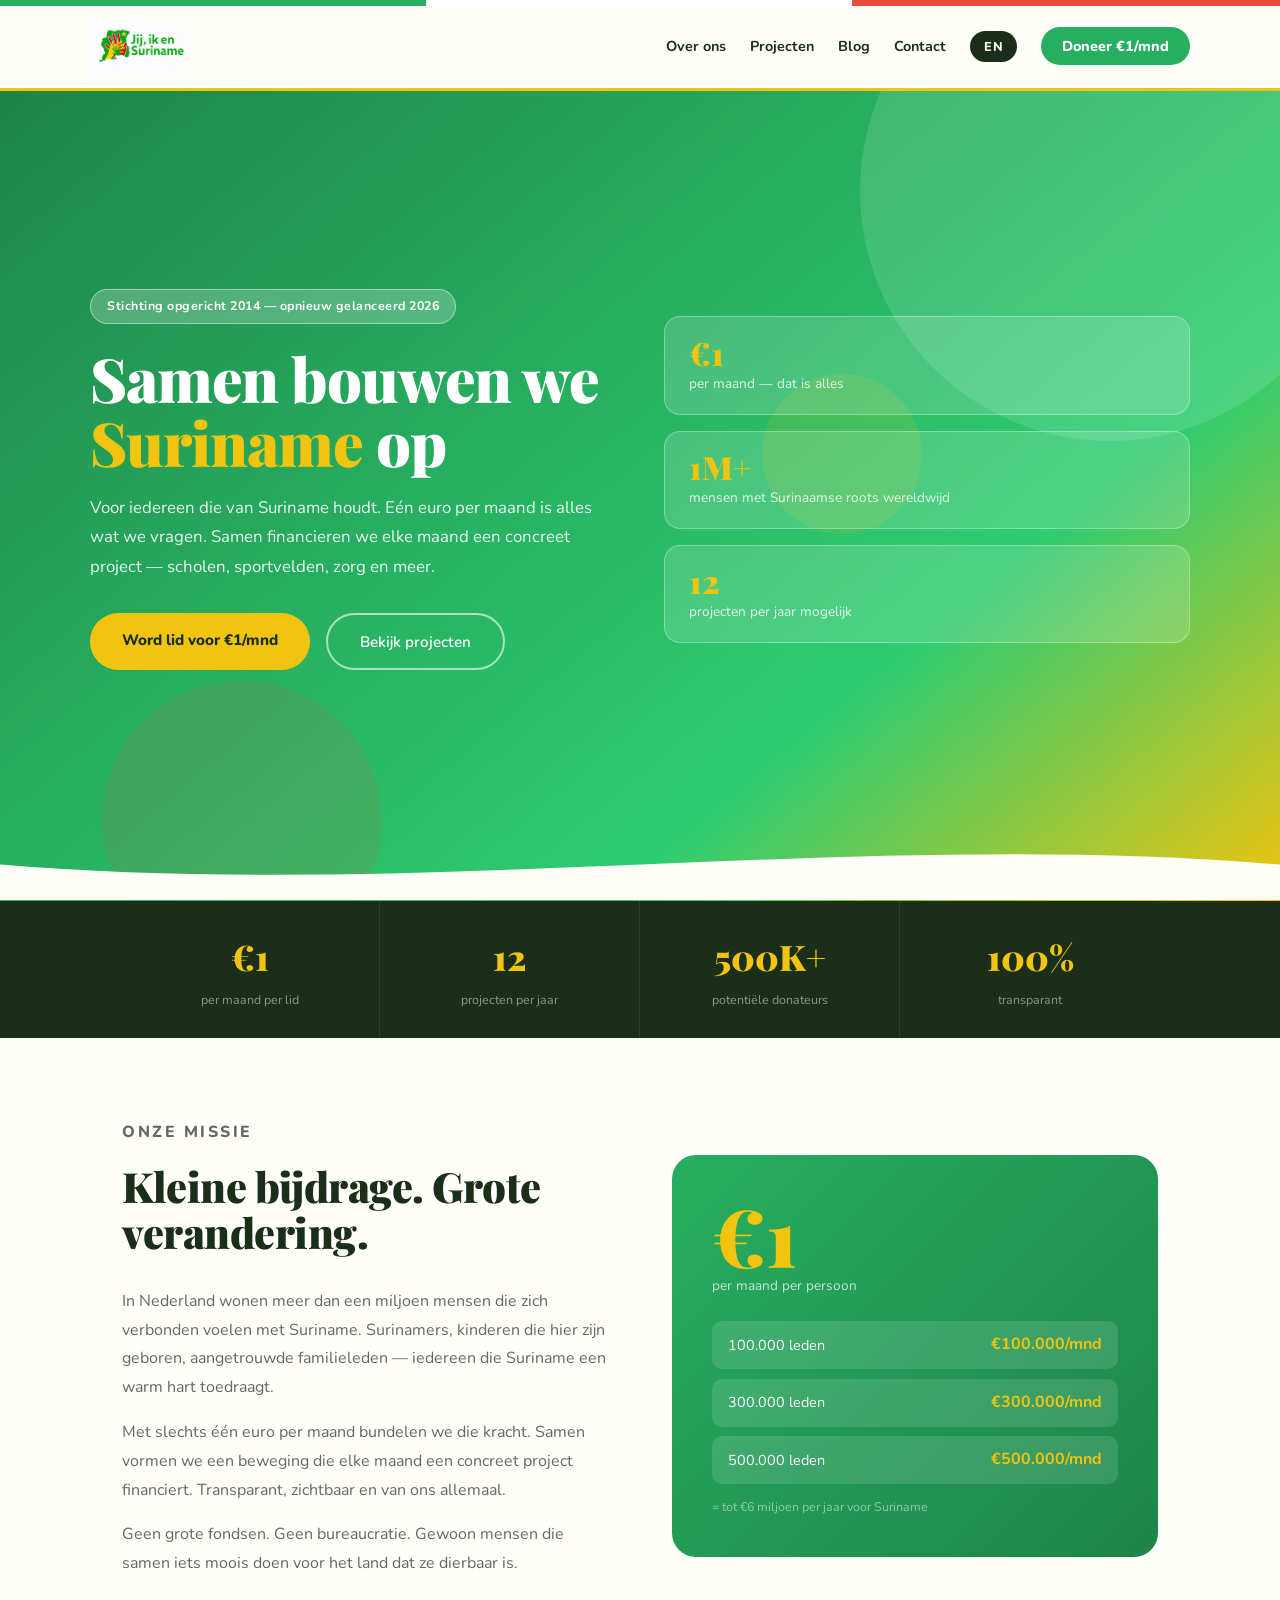
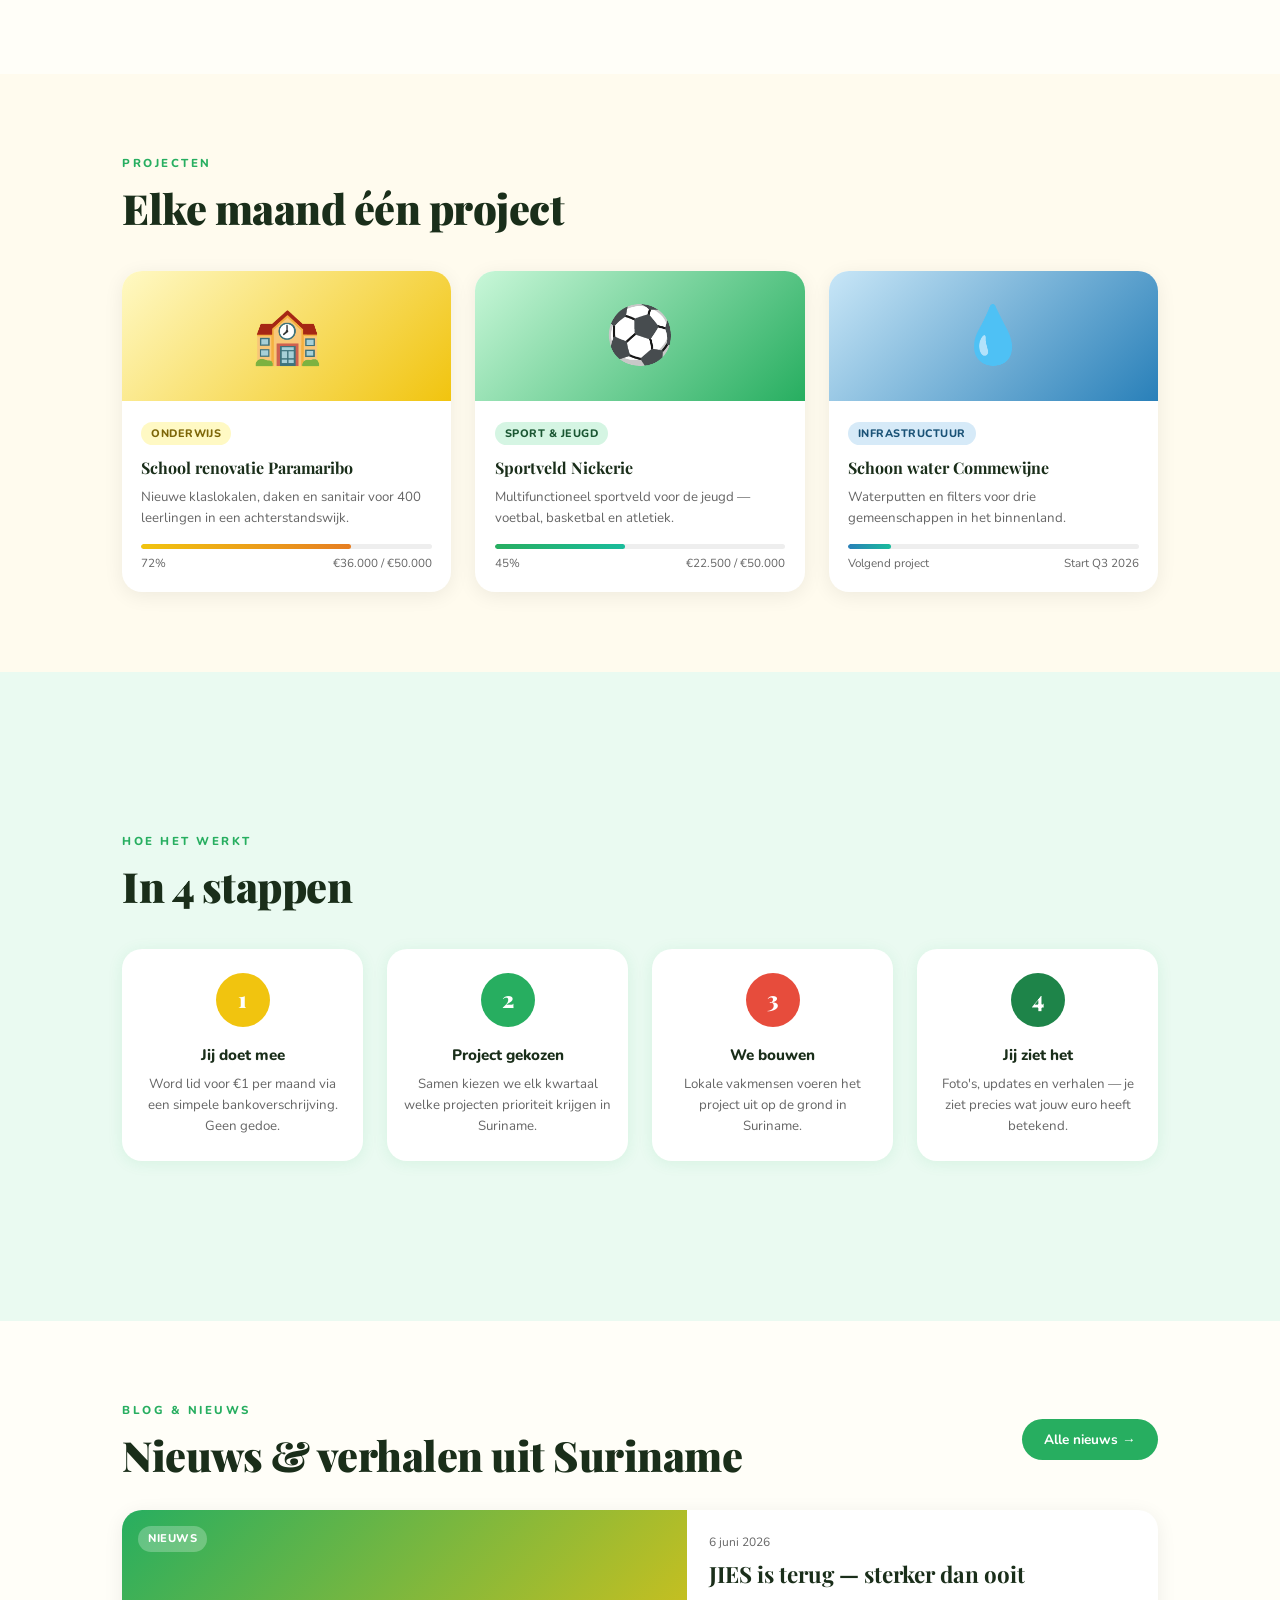
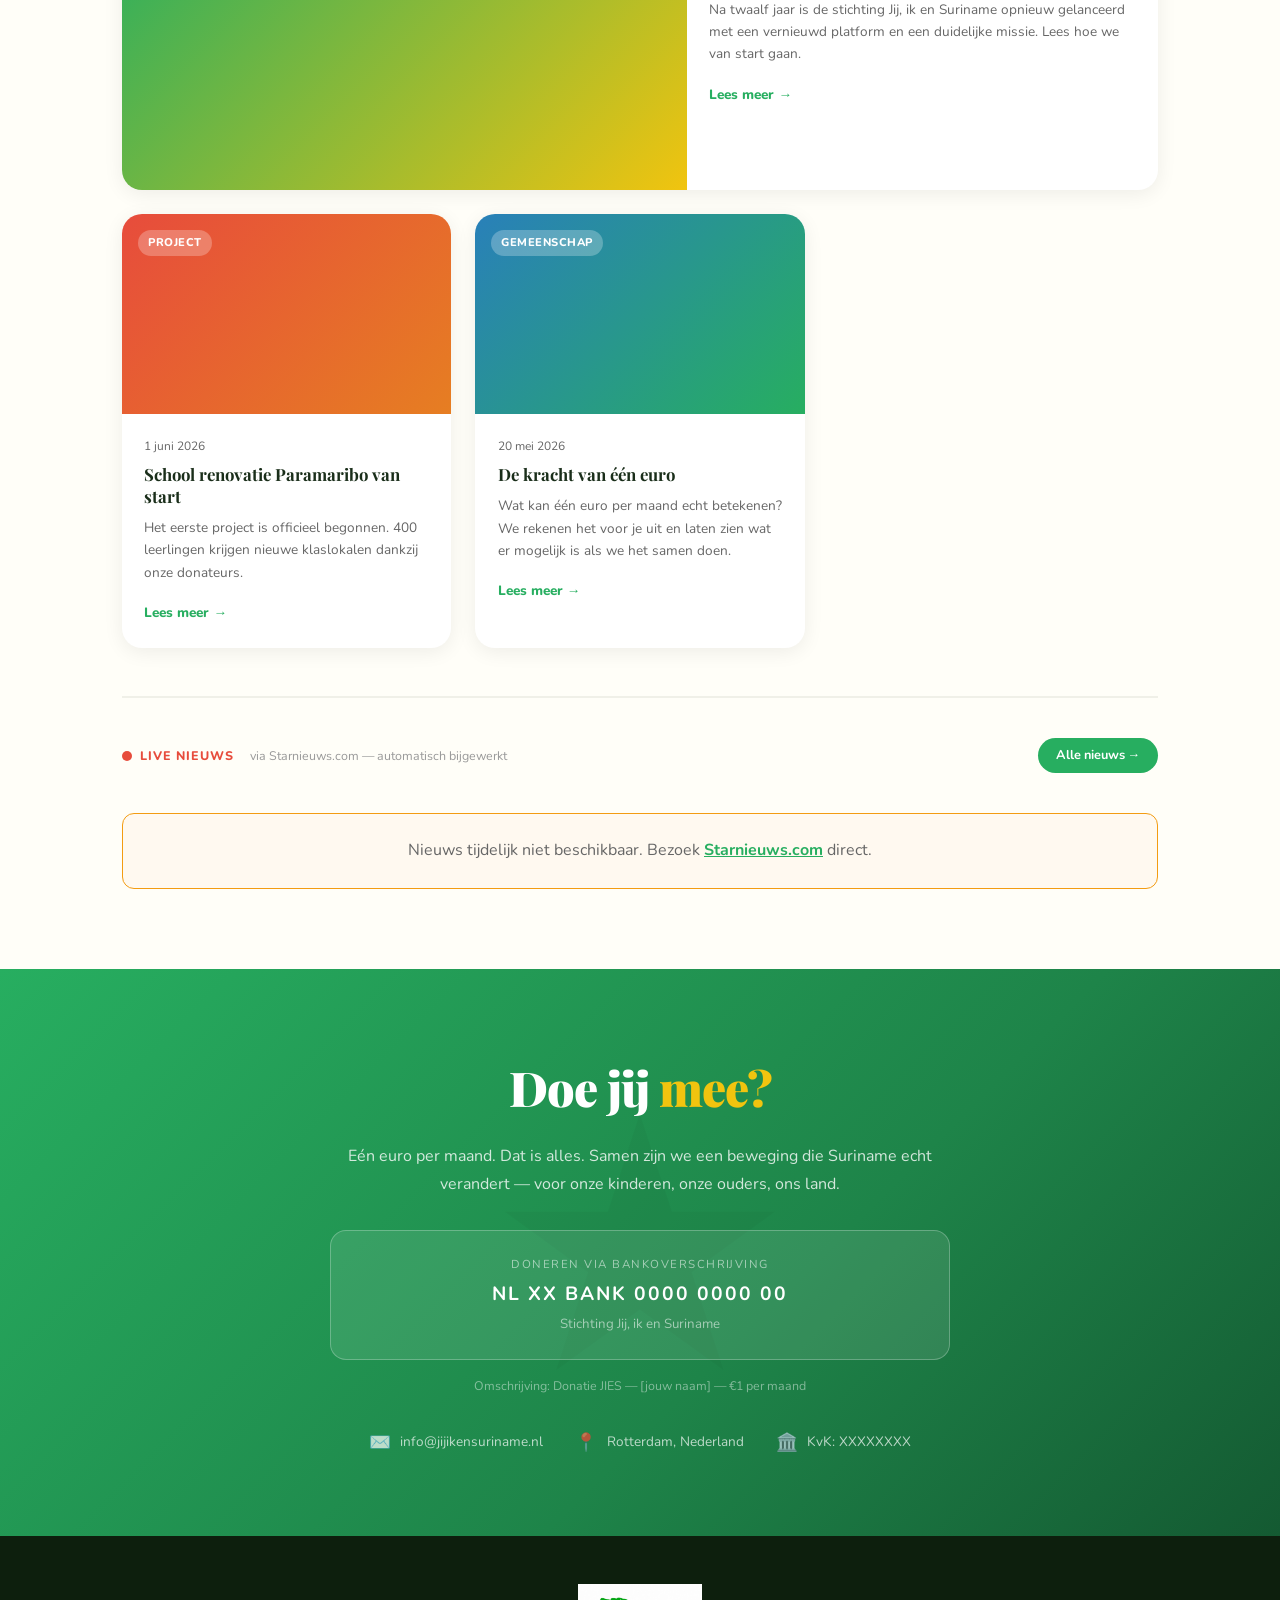
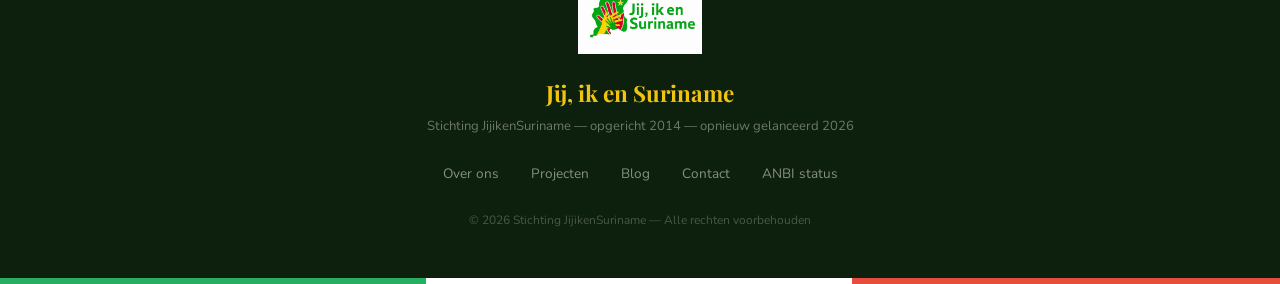
==== commit dbe89dd0: "Add files via upload" ====
--- a/index.html
+++ b/index.html
@@ -200,11 +200,18 @@
   </div>
 </section>
 
-<!-- BLOG -->
+<!-- BLOG + NIEUWS FEED -->
 <section class="sectie" id="blog">
-  <p class="sectie-label" data-nl="Blog" data-en="Blog">Blog</p>
-  <h2 class="sectie-titel" data-nl="Nieuws & verhalen uit Suriname" data-en="News & stories from Suriname">Nieuws & verhalen uit Suriname</h2>
-  <div class="blog-grid">
+  <div style="display:flex;align-items:center;justify-content:space-between;flex-wrap:wrap;gap:1rem;margin-bottom:0.5rem;">
+    <div>
+      <p class="sectie-label" data-nl="Blog & Nieuws" data-en="Blog & News">Blog & Nieuws</p>
+      <h2 class="sectie-titel" style="margin-bottom:0" data-nl="Nieuws & verhalen uit Suriname" data-en="News & stories from Suriname">Nieuws & verhalen uit Suriname</h2>
+    </div>
+    <a href="nieuws.html" style="background:var(--groen);color:#fff;padding:0.6rem 1.4rem;border-radius:50px;font-weight:700;font-size:0.85rem;text-decoration:none;">Alle nieuws →</a>
+  </div>
+
+  <!-- JIES eigen blog posts -->
+  <div class="blog-grid" style="margin-bottom:3rem;margin-top:2rem;">
     <article class="blog-kaart featured">
       <div class="blog-img blog-img-1">
         <span class="blog-categorie" data-nl="Nieuws" data-en="News">Nieuws</span>
@@ -238,6 +245,24 @@
         <a href="#" class="blog-lees" data-nl="Lees meer →" data-en="Read more →">Lees meer →</a>
       </div>
     </article>
+  </div>
+
+  <!-- STARNIEUWS LIVE FEED -->
+  <div style="border-top:2px solid #f0f0e8;padding-top:2.5rem;margin-top:1rem;">
+    <div style="display:flex;align-items:center;gap:1rem;margin-bottom:1.5rem;flex-wrap:wrap;">
+      <div style="display:flex;align-items:center;gap:0.5rem;">
+        <span class="live-dot"></span>
+        <span style="font-size:0.78rem;font-weight:800;letter-spacing:1px;text-transform:uppercase;color:#E74C3C;">Live nieuws</span>
+      </div>
+      <span style="font-size:0.78rem;color:#999;">via Starnieuws.com — automatisch bijgewerkt</span>
+      <a href="nieuws.html" style="margin-left:auto;background:var(--groen);color:#fff;padding:0.45rem 1.1rem;border-radius:50px;font-weight:700;font-size:0.8rem;text-decoration:none;">Alle nieuws →</a>
+    </div>
+    <div id="starnieuws-feed" class="blog-grid">
+      <div style="grid-column:1/-1;text-align:center;padding:2rem;color:#999;">
+        <div class="feed-spinner"></div>
+        Nieuws laden...
+      </div>
+    </div>
   </div>
 </section>
 
@@ -293,5 +318,74 @@
 <div class="vlag-balk"></div>
 
 <script src="script.js"></script>
+<style>
+.live-dot{width:10px;height:10px;background:#E74C3C;border-radius:50%;display:inline-block;animation:pulse 1.5s infinite;}
+.feed-spinner{width:32px;height:32px;border:3px solid #eee;border-top-color:#27AE60;border-radius:50%;animation:spin 0.8s linear infinite;margin:0 auto 0.8rem;}
+@keyframes pulse{0%,100%{opacity:1}50%{opacity:0.3}}
+@keyframes spin{to{transform:rotate(360deg)}}
+.star-kaart{background:#fff;border-radius:16px;overflow:hidden;box-shadow:0 2px 15px rgba(0,0,0,0.07);transition:transform 0.2s;display:flex;flex-direction:column;}
+.star-kaart:hover{transform:translateY(-4px);}
+.star-top{height:110px;background:linear-gradient(135deg,#27AE60,#F1C40F);display:flex;align-items:flex-start;padding:1rem;}
+.star-top.sport{background:linear-gradient(135deg,#E74C3C,#E67E22);}
+.star-top.economie{background:linear-gradient(135deg,#F39C12,#F1C40F);}
+.star-top.cultuur{background:linear-gradient(135deg,#8E44AD,#2980B9);}
+.star-tag{background:rgba(255,255,255,0.25);color:#fff;font-size:0.68rem;font-weight:800;padding:3px 10px;border-radius:50px;letter-spacing:0.5px;text-transform:uppercase;}
+.star-bod{padding:1.1rem;flex:1;}
+.star-datum{font-size:0.72rem;color:#999;margin-bottom:0.4rem;}
+.star-titel{font-family:'Playfair Display',serif;font-size:0.95rem;font-weight:700;color:#1a2e1a;line-height:1.35;margin-bottom:0.6rem;text-decoration:none;display:block;}
+.star-titel:hover{color:#27AE60;}
+.star-lees{font-size:0.8rem;font-weight:800;color:#27AE60;text-decoration:none;}
+</style>
+<script>
+const SPORT_W=['sport','voetbal','basketbal','atletiek','cricket','kampioen','wedstrijd','coach','speler','team','dam'];
+const ECO_W=['economie','goud','olie','bank','investering','bedrijf','handel','export','markt'];
+const CULTUUR_W=['cultuur','muziek','kunst','festival','theater','film','dans','winti','kaseko'];
+
+function catFeed(t,d){
+  const s=(t+' '+d).toLowerCase();
+  if(SPORT_W.some(w=>s.includes(w)))return'sport';
+  if(ECO_W.some(w=>s.includes(w)))return'economie';
+  if(CULTUUR_W.some(w=>s.includes(w)))return'cultuur';
+  return'nieuws';
+}
+
+function fmtD(ds){
+  try{
+    return new Date(ds).toLocaleDateString('nl-NL',{day:'numeric',month:'long'});
+  }catch(e){return ds;}
+}
+
+function stripH(h){const t=document.createElement('div');t.innerHTML=h;return t.textContent||'';}
+
+async function laadStarnieuws(){
+  const feed=document.getElementById('starnieuws-feed');
+  try{
+    const r=await fetch('https://api.rss2json.com/v1/api.json?rss_url='+encodeURIComponent('https://www.starnieuws.com/rss/starnieuws.rss'));
+    const d=await r.json();
+    if(d.status!=='ok'||!d.items||d.items.length===0)throw new Error('feed fout');
+    const items=d.items.slice(0,6);
+    feed.innerHTML=items.map(item=>{
+      const cat=catFeed(item.title||'',item.description||'');
+      const topClass=cat==='sport'?'sport':cat==='economie'?'economie':cat==='cultuur'?'cultuur':'';
+      const label=cat==='sport'?'⚽ Sport':cat==='economie'?'💰 Economie':cat==='cultuur'?'🎭 Cultuur':'📰 Nieuws';
+      return`<div class="star-kaart">
+        <div class="star-top ${topClass}"><span class="star-tag">${label}</span></div>
+        <div class="star-bod">
+          <div class="star-datum">${fmtD(item.pubDate)}</div>
+          <a href="${item.link}" target="_blank" rel="noopener" class="star-titel">${item.title}</a>
+          <a href="${item.link}" target="_blank" rel="noopener" class="star-lees">Lees op Starnieuws →</a>
+        </div>
+      </div>`;
+    }).join('');
+  }catch(e){
+    feed.innerHTML=`<div style="grid-column:1/-1;background:#fff9f0;border:1px solid #F39C12;border-radius:12px;padding:1.5rem;text-align:center;color:#666;">
+      Nieuws tijdelijk niet beschikbaar. Bezoek <a href="https://www.starnieuws.com" target="_blank" style="color:#27AE60;font-weight:700;">Starnieuws.com</a> direct.
+    </div>`;
+  }
+}
+
+laadStarnieuws();
+setInterval(laadStarnieuws, 5*60*1000);
+</script>
 </body>
 </html>
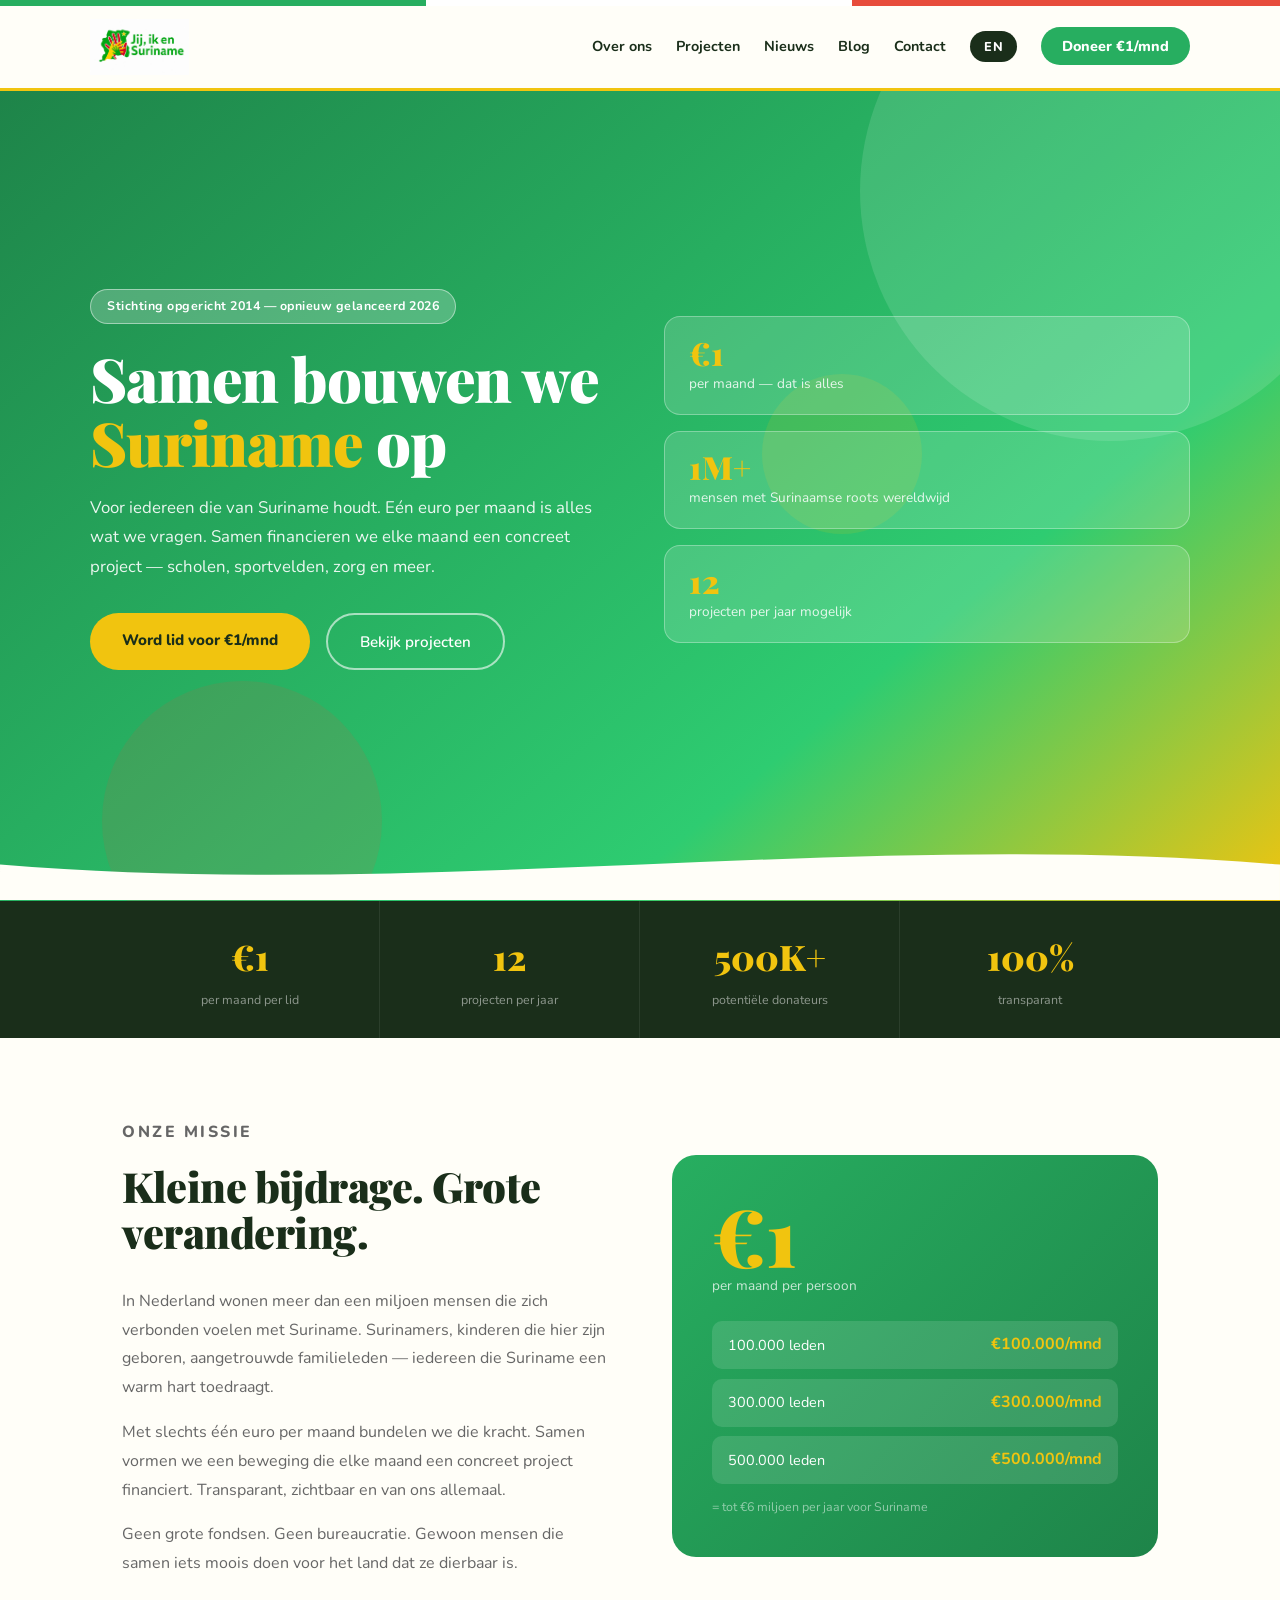
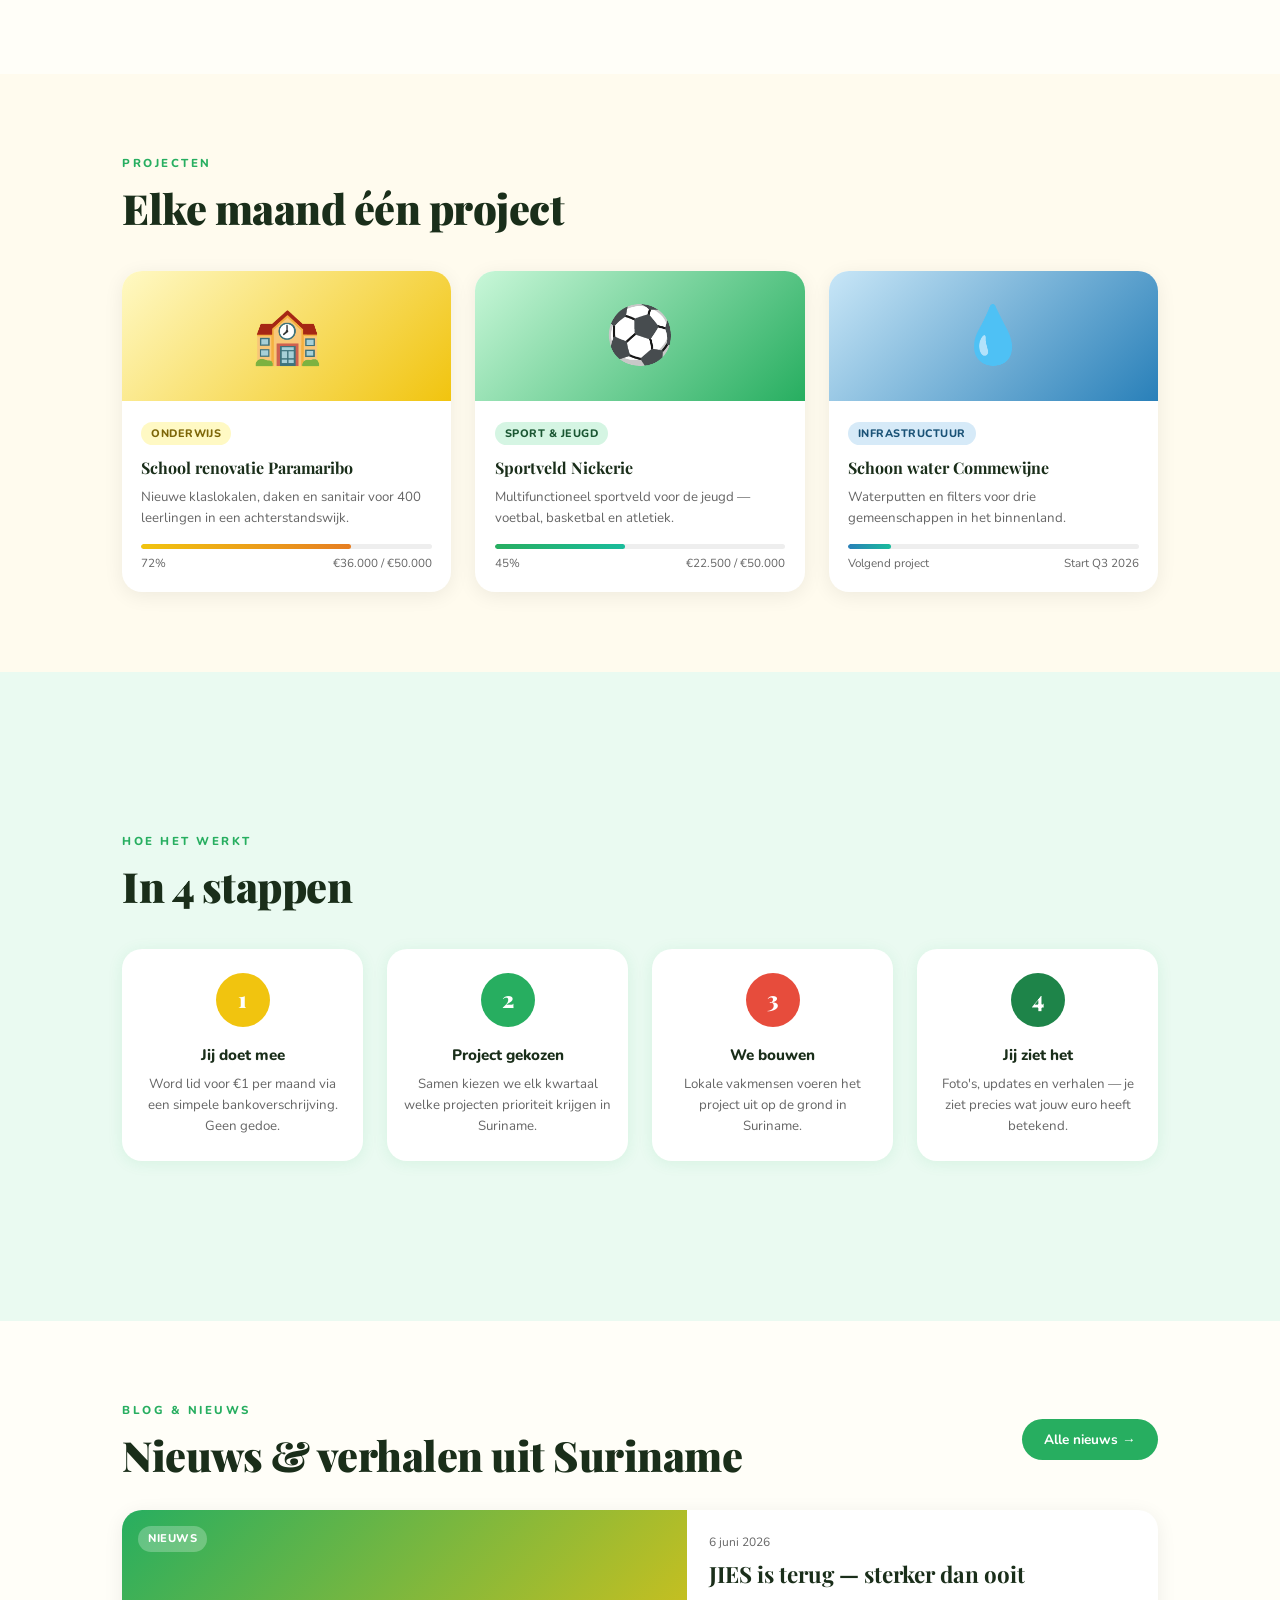
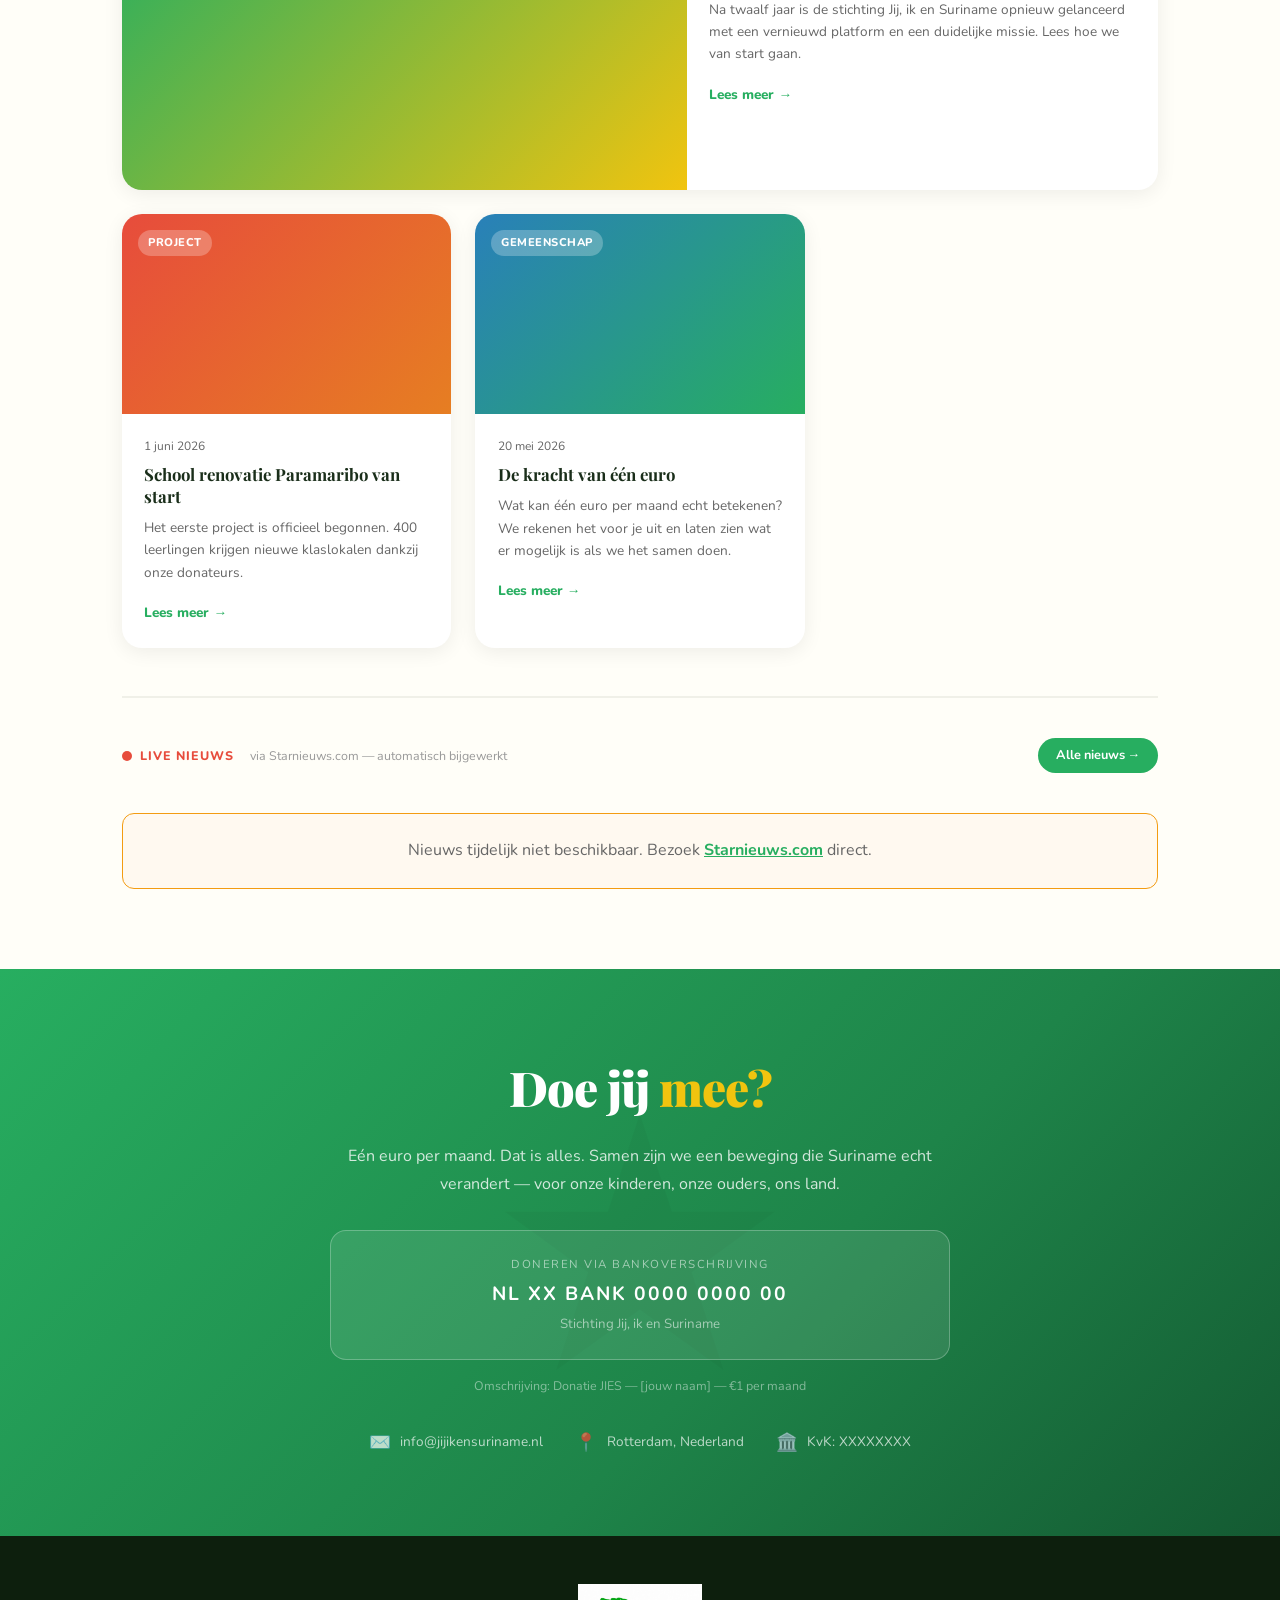
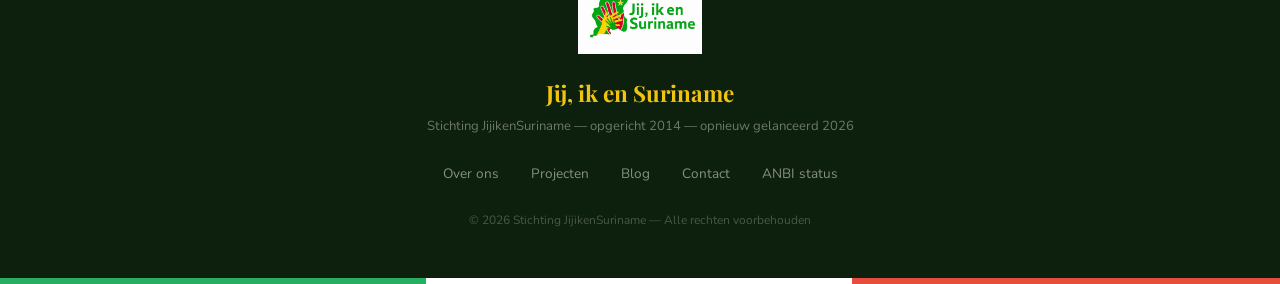
==== commit d72a780d: "Add files via upload" ====
--- a/index.html
+++ b/index.html
@@ -21,8 +21,9 @@
       <img src="images/logo.png" alt="Jij, ik en Suriname logo">
     </a>
     <ul class="nav-links">
-      <li><a href="#missie" data-nl="Over ons" data-en="About us">Over ons</a></li>
+      <li><a href="overons.html" data-nl="Over ons" data-en="About us">Over ons</a></li>
       <li><a href="#projecten" data-nl="Projecten" data-en="Projects">Projecten</a></li>
+      <li><a href="nieuws.html" data-nl="Nieuws" data-en="News">Nieuws</a></li>
       <li><a href="#blog" data-nl="Blog" data-en="Blog">Blog</a></li>
       <li><a href="#doneer" data-nl="Contact" data-en="Contact">Contact</a></li>
       <li>
@@ -33,8 +34,9 @@
     <button class="hamburger" onclick="toggleMenu()" aria-label="Menu">&#9776;</button>
   </div>
   <div class="mobile-menu" id="mobile-menu">
-    <a href="#missie" data-nl="Over ons" data-en="About us">Over ons</a>
+    <a href="overons.html" data-nl="Over ons" data-en="About us">Over ons</a>
     <a href="#projecten" data-nl="Projecten" data-en="Projects">Projecten</a>
+    <a href="nieuws.html" data-nl="Nieuws" data-en="News">Nieuws</a>
     <a href="#blog" data-nl="Blog" data-en="Blog">Blog</a>
     <a href="#doneer" data-nl="Contact" data-en="Contact">Contact</a>
     <a href="#doneer" class="mobile-cta" data-nl="Doneer €1/mnd" data-en="Donate €1/mo">Doneer €1/mnd</a>
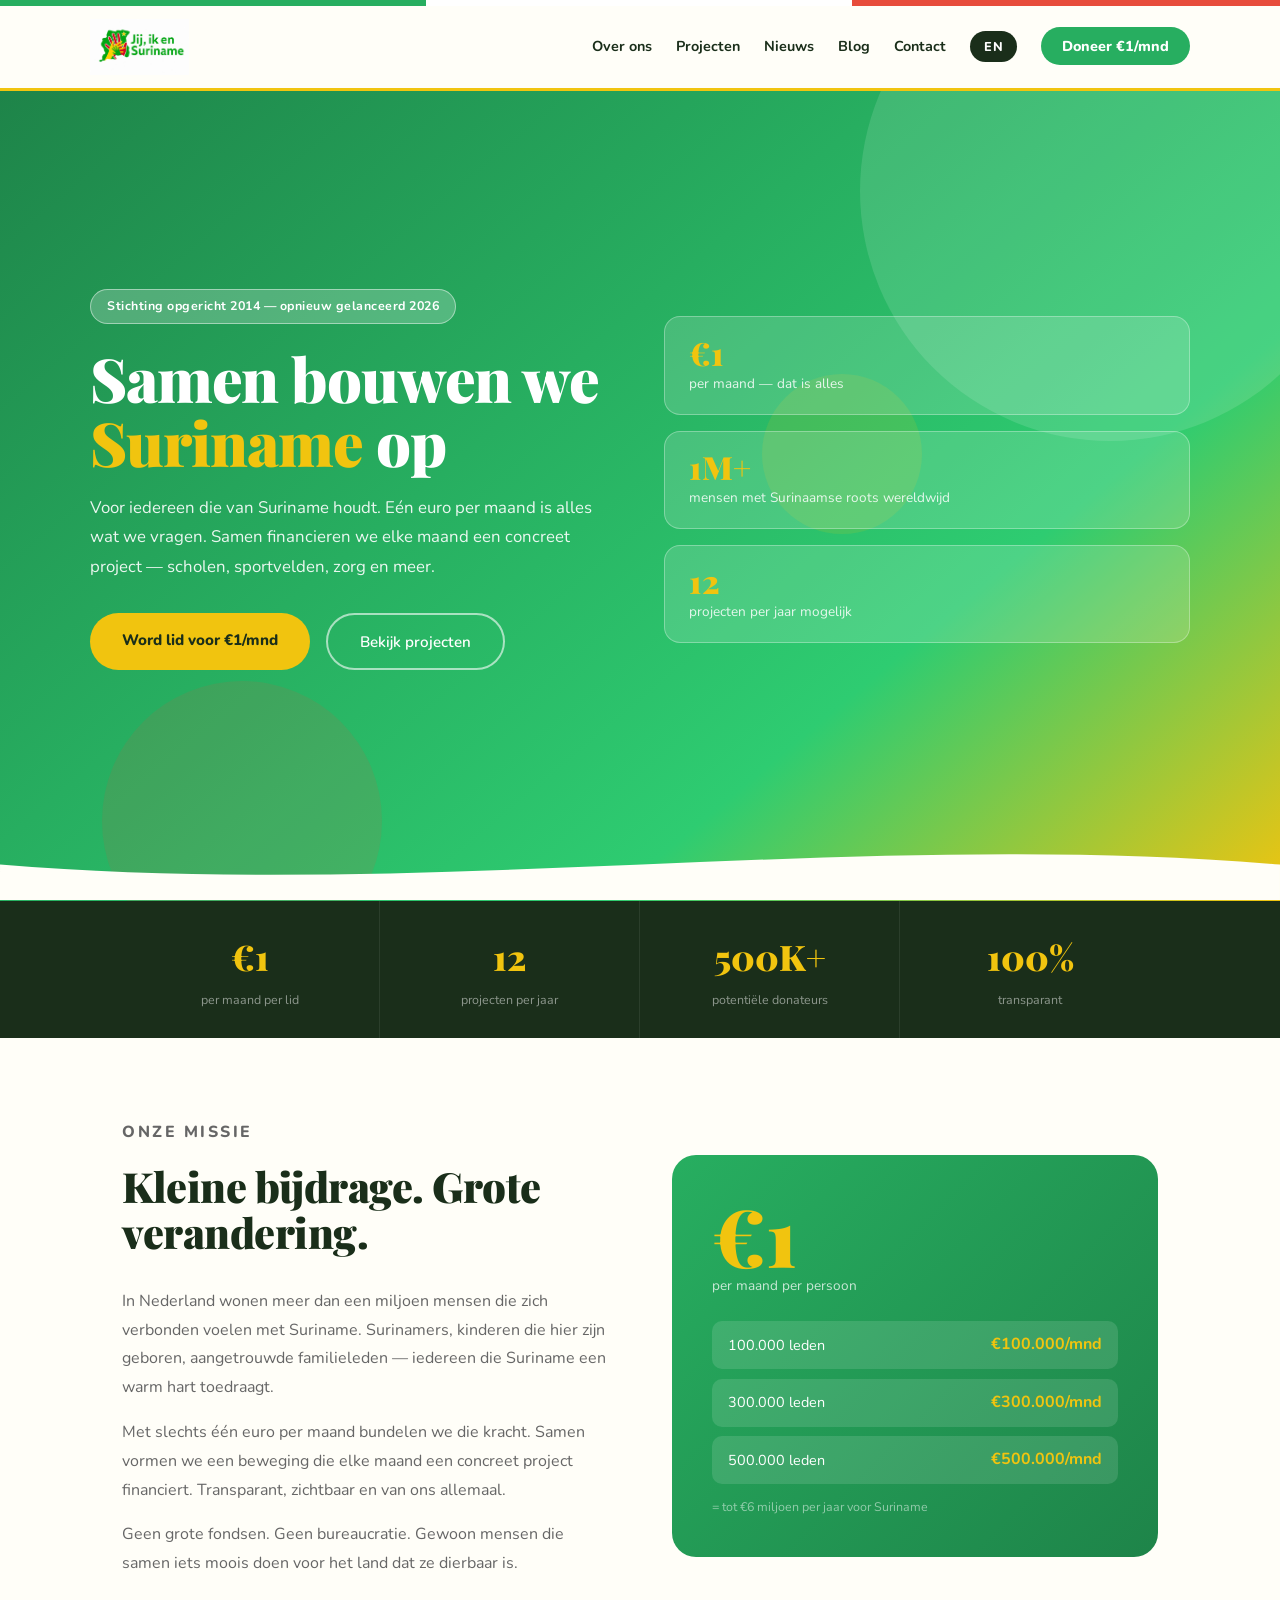
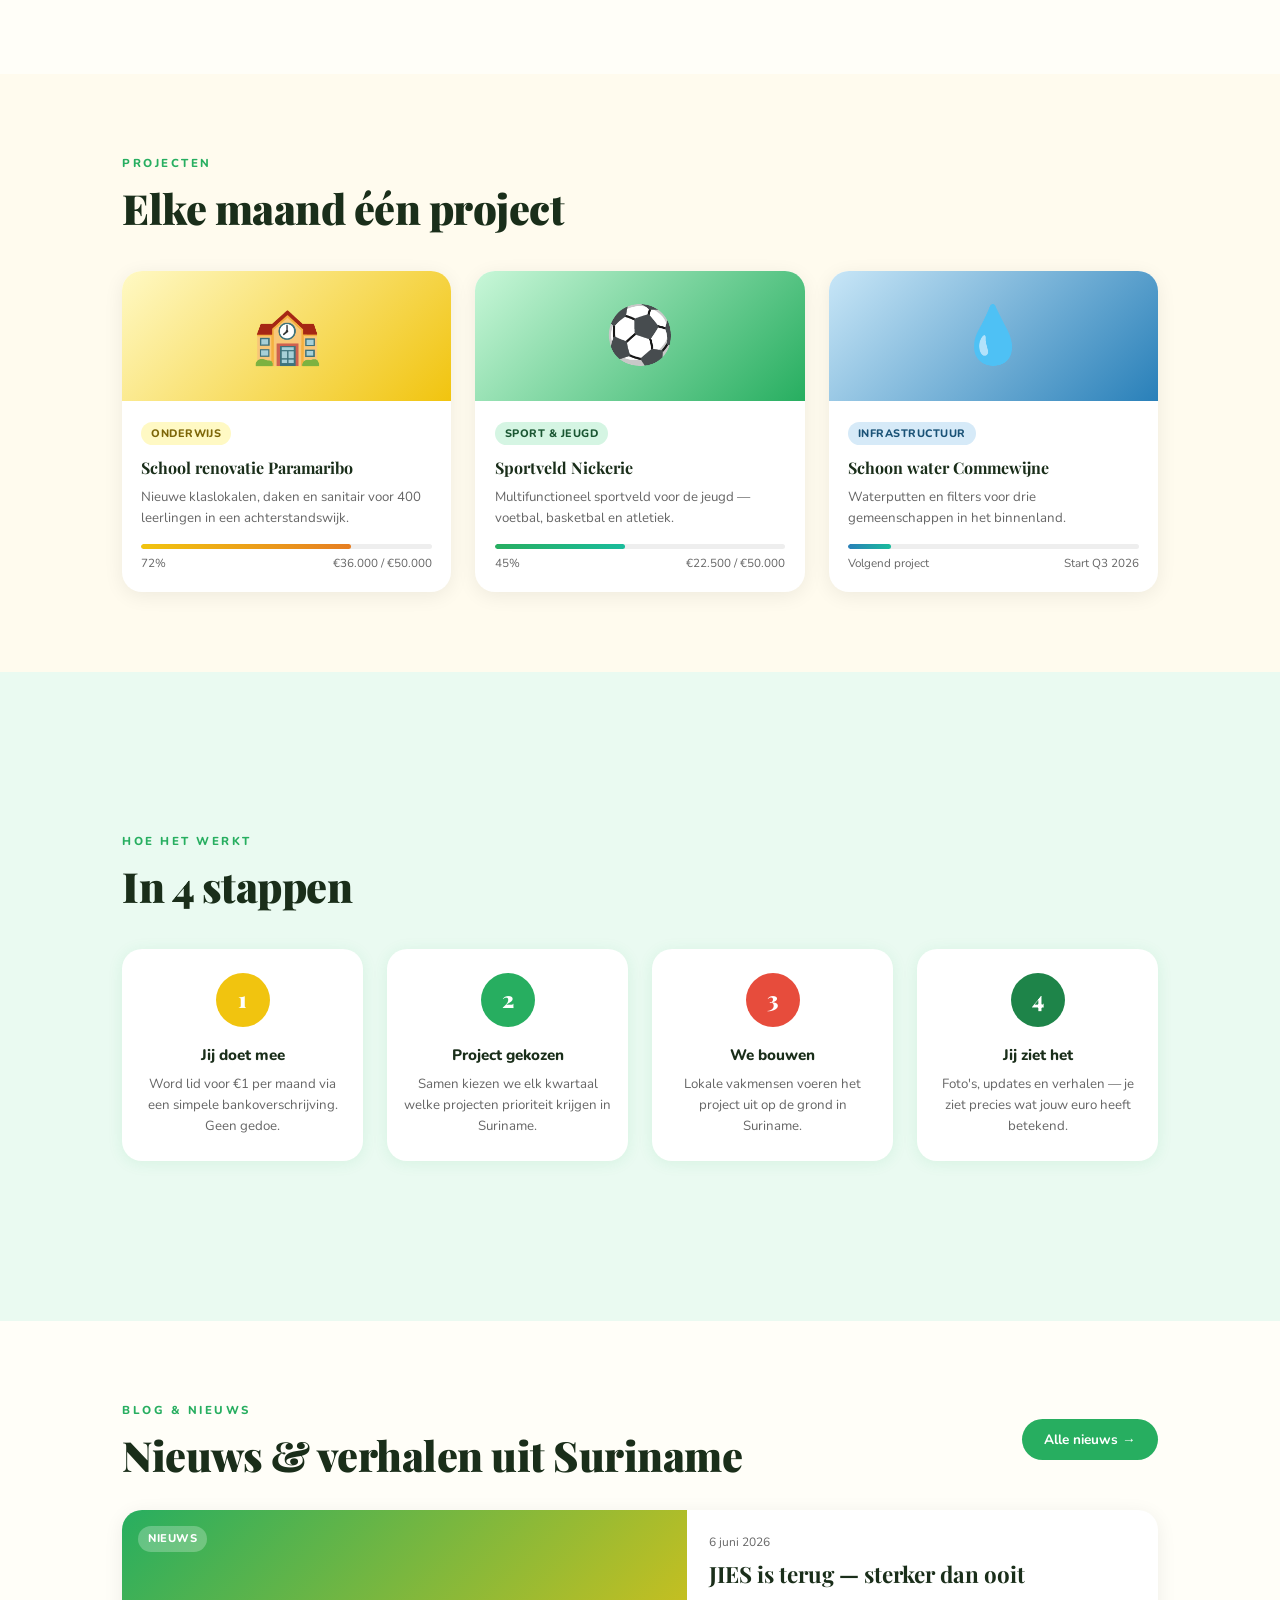
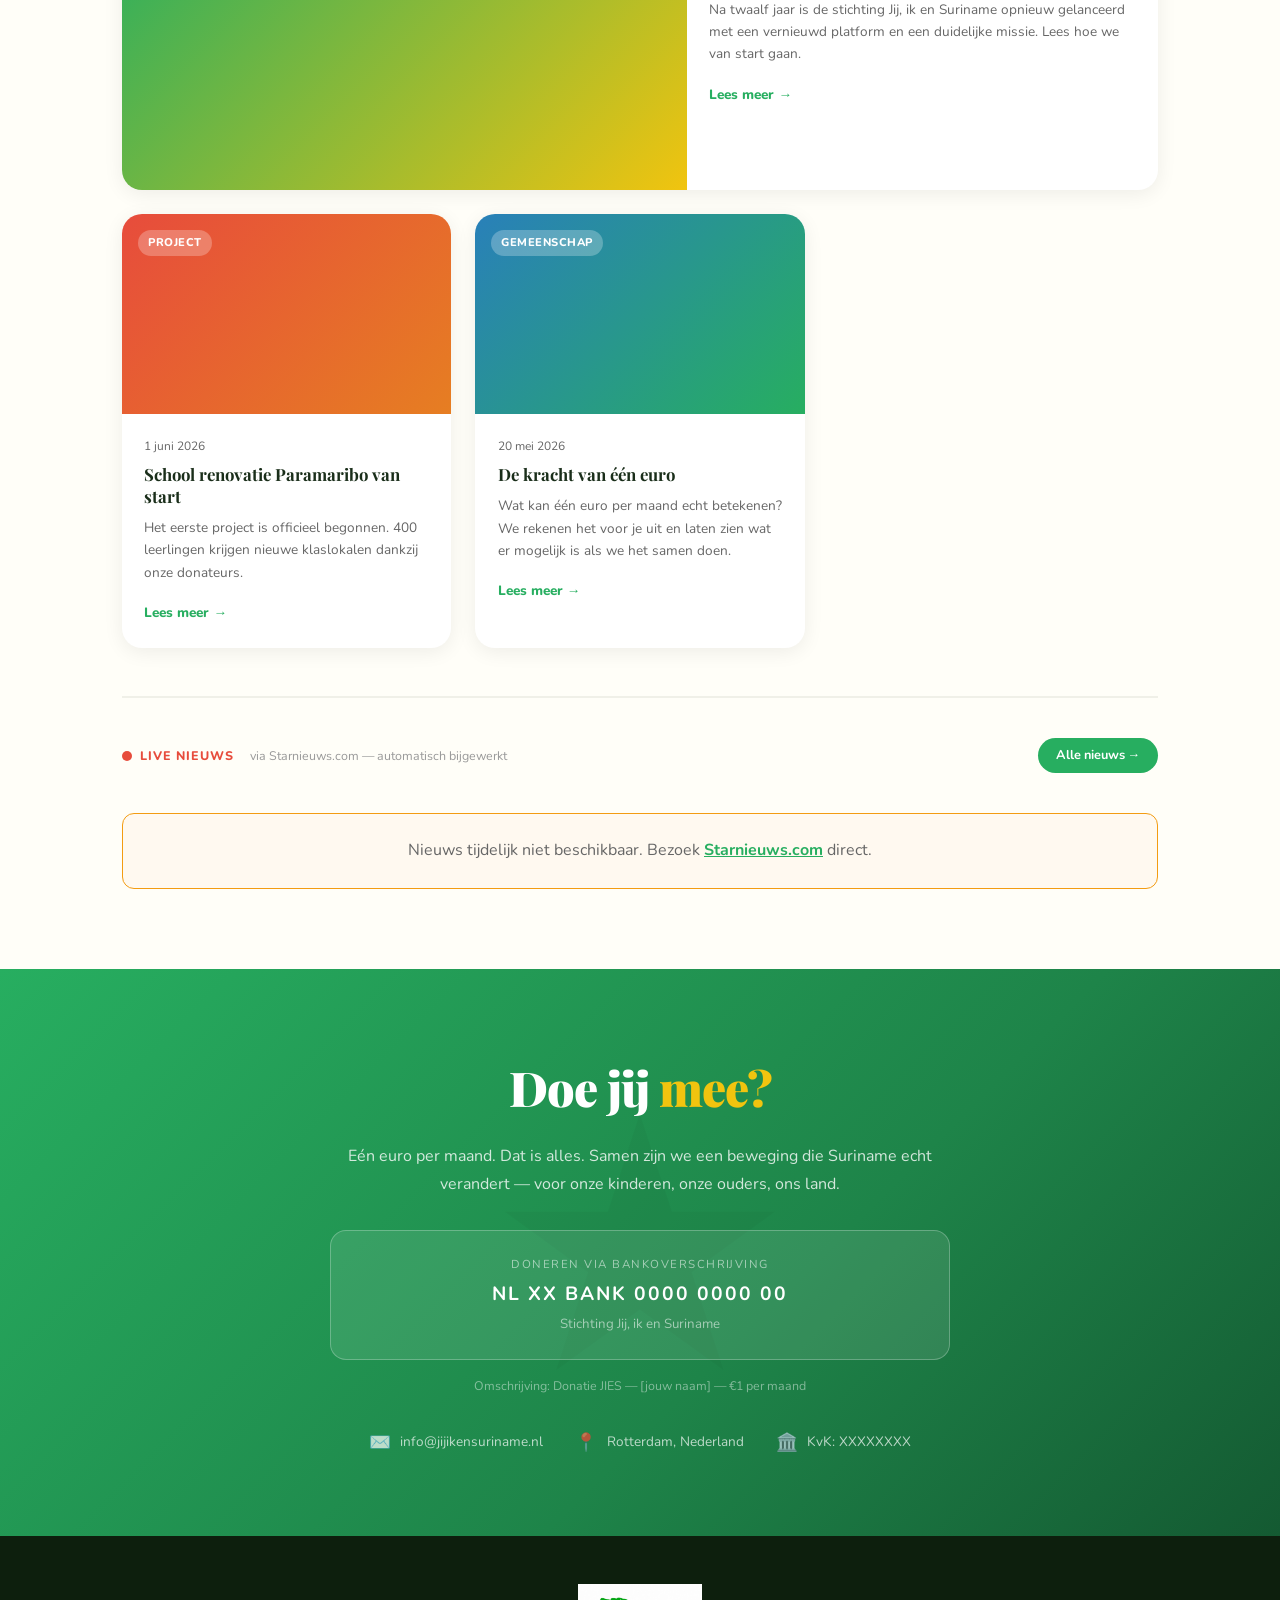
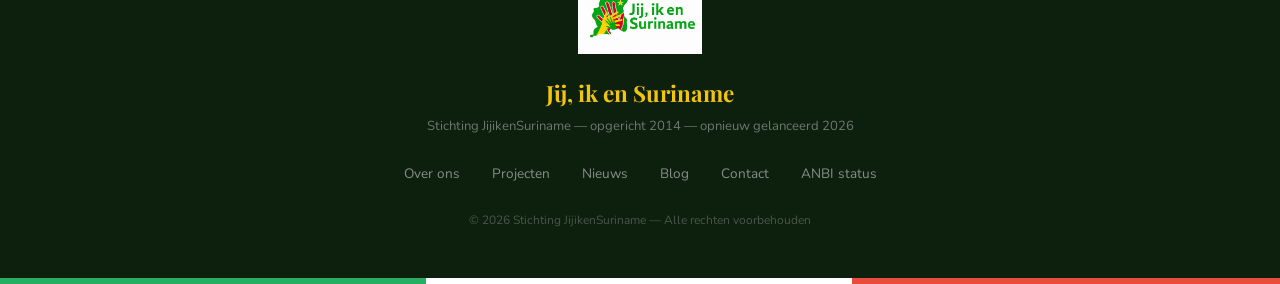
==== commit aaa9bfa2: "Add files via upload" ====
--- a/index.html
+++ b/index.html
@@ -308,8 +308,9 @@
     <div class="footer-naam">Jij, ik en Suriname</div>
     <div class="footer-tag" data-nl="Stichting JijikenSuriname — opgericht 2014 — opnieuw gelanceerd 2026" data-en="Foundation JijikenSuriname — established 2014 — relaunched 2026">Stichting JijikenSuriname — opgericht 2014 — opnieuw gelanceerd 2026</div>
     <ul class="footer-links">
-      <li><a href="#missie" data-nl="Over ons" data-en="About us">Over ons</a></li>
+      <li><a href="overons.html" data-nl="Over ons" data-en="About us">Over ons</a></li>
       <li><a href="#projecten" data-nl="Projecten" data-en="Projects">Projecten</a></li>
+      <li><a href="nieuws.html" data-nl="Nieuws" data-en="News">Nieuws</a></li>
       <li><a href="#blog" data-nl="Blog" data-en="Blog">Blog</a></li>
       <li><a href="#doneer" data-nl="Contact" data-en="Contact">Contact</a></li>
       <li><a href="#" data-nl="ANBI status" data-en="ANBI status">ANBI status</a></li>
@@ -327,11 +328,9 @@
 @keyframes spin{to{transform:rotate(360deg)}}
 .star-kaart{background:#fff;border-radius:16px;overflow:hidden;box-shadow:0 2px 15px rgba(0,0,0,0.07);transition:transform 0.2s;display:flex;flex-direction:column;}
 .star-kaart:hover{transform:translateY(-4px);}
-.star-top{height:110px;background:linear-gradient(135deg,#27AE60,#F1C40F);display:flex;align-items:flex-start;padding:1rem;}
-.star-top.sport{background:linear-gradient(135deg,#E74C3C,#E67E22);}
-.star-top.economie{background:linear-gradient(135deg,#F39C12,#F1C40F);}
-.star-top.cultuur{background:linear-gradient(135deg,#8E44AD,#2980B9);}
-.star-tag{background:rgba(255,255,255,0.25);color:#fff;font-size:0.68rem;font-weight:800;padding:3px 10px;border-radius:50px;letter-spacing:0.5px;text-transform:uppercase;}
+.star-top{height:160px;background-size:cover;background-position:center;display:flex;align-items:flex-start;padding:1rem;position:relative;}
+.star-top::after{content:'';position:absolute;inset:0;background:rgba(0,0,0,0.35);border-radius:0;}
+.star-tag{background:rgba(255,255,255,0.2);color:#fff;font-size:0.68rem;font-weight:800;padding:3px 10px;border-radius:50px;letter-spacing:0.5px;text-transform:uppercase;position:relative;z-index:1;backdrop-filter:blur(4px);}
 .star-bod{padding:1.1rem;flex:1;}
 .star-datum{font-size:0.72rem;color:#999;margin-bottom:0.4rem;}
 .star-titel{font-family:'Playfair Display',serif;font-size:0.95rem;font-weight:700;color:#1a2e1a;line-height:1.35;margin-bottom:0.6rem;text-decoration:none;display:block;}
@@ -339,8 +338,9 @@
 .star-lees{font-size:0.8rem;font-weight:800;color:#27AE60;text-decoration:none;}
 </style>
 <script>
+const FOTOS=['images/jies1.jpg','images/jies2.jpg','images/jies3.jpg','images/jies4.jpg','images/jies5.jpg'];
 const SPORT_W=['sport','voetbal','basketbal','atletiek','cricket','kampioen','wedstrijd','coach','speler','team','dam'];
-const ECO_W=['economie','goud','olie','bank','investering','bedrijf','handel','export','markt'];
+const ECO_W=['economie','goud','bank','investering','bedrijf','handel','export','markt'];
 const CULTUUR_W=['cultuur','muziek','kunst','festival','theater','film','dans','winti','kaseko'];
 
 function catFeed(t,d){
@@ -352,12 +352,9 @@
 }
 
 function fmtD(ds){
-  try{
-    return new Date(ds).toLocaleDateString('nl-NL',{day:'numeric',month:'long'});
-  }catch(e){return ds;}
+  try{return new Date(ds).toLocaleDateString('nl-NL',{day:'numeric',month:'long'});}
+  catch(e){return ds;}
 }
-
-function stripH(h){const t=document.createElement('div');t.innerHTML=h;return t.textContent||'';}
 
 async function laadStarnieuws(){
   const feed=document.getElementById('starnieuws-feed');
@@ -366,12 +363,14 @@
     const d=await r.json();
     if(d.status!=='ok'||!d.items||d.items.length===0)throw new Error('feed fout');
     const items=d.items.slice(0,6);
-    feed.innerHTML=items.map(item=>{
+    feed.innerHTML=items.map((item,i)=>{
       const cat=catFeed(item.title||'',item.description||'');
-      const topClass=cat==='sport'?'sport':cat==='economie'?'economie':cat==='cultuur'?'cultuur':'';
       const label=cat==='sport'?'⚽ Sport':cat==='economie'?'💰 Economie':cat==='cultuur'?'🎭 Cultuur':'📰 Nieuws';
+      const foto=FOTOS[i % FOTOS.length];
       return`<div class="star-kaart">
-        <div class="star-top ${topClass}"><span class="star-tag">${label}</span></div>
+        <div class="star-top" style="background-image:url('${foto}')">
+          <span class="star-tag">${label}</span>
+        </div>
         <div class="star-bod">
           <div class="star-datum">${fmtD(item.pubDate)}</div>
           <a href="${item.link}" target="_blank" rel="noopener" class="star-titel">${item.title}</a>
